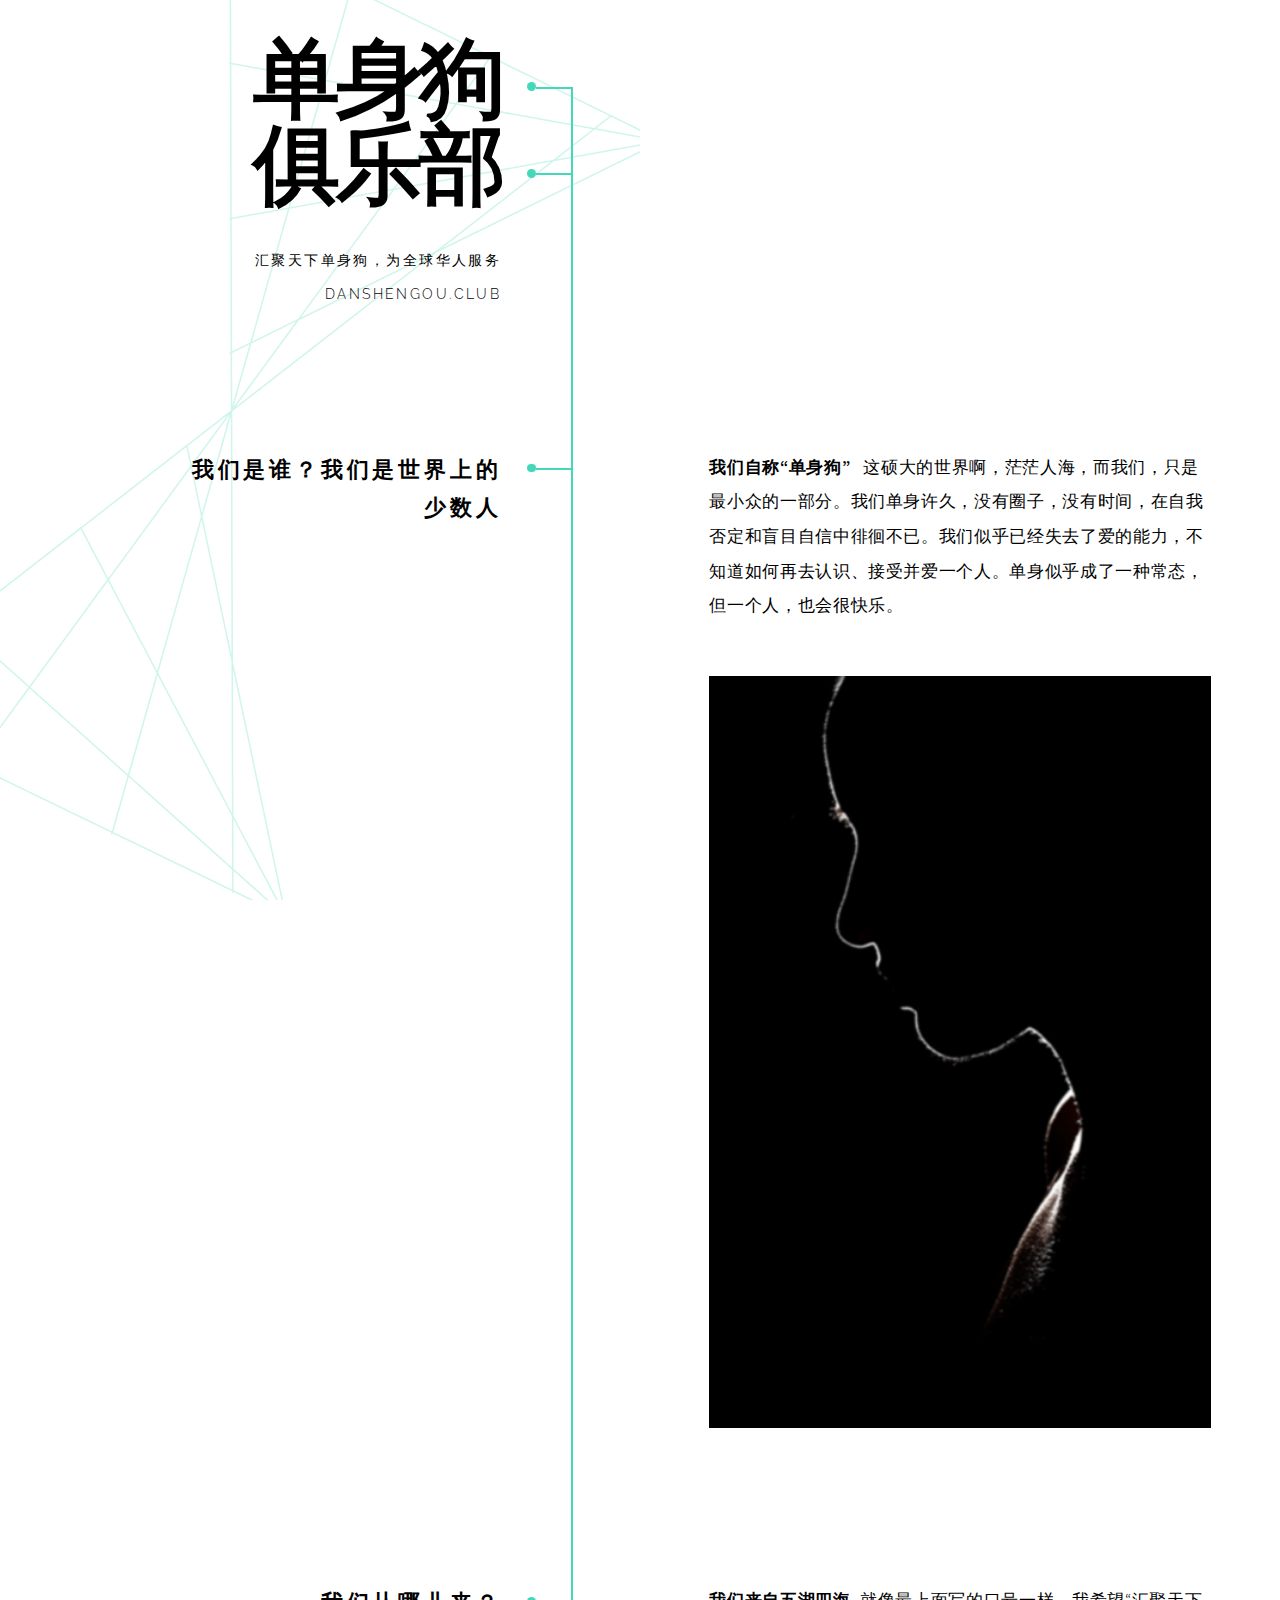
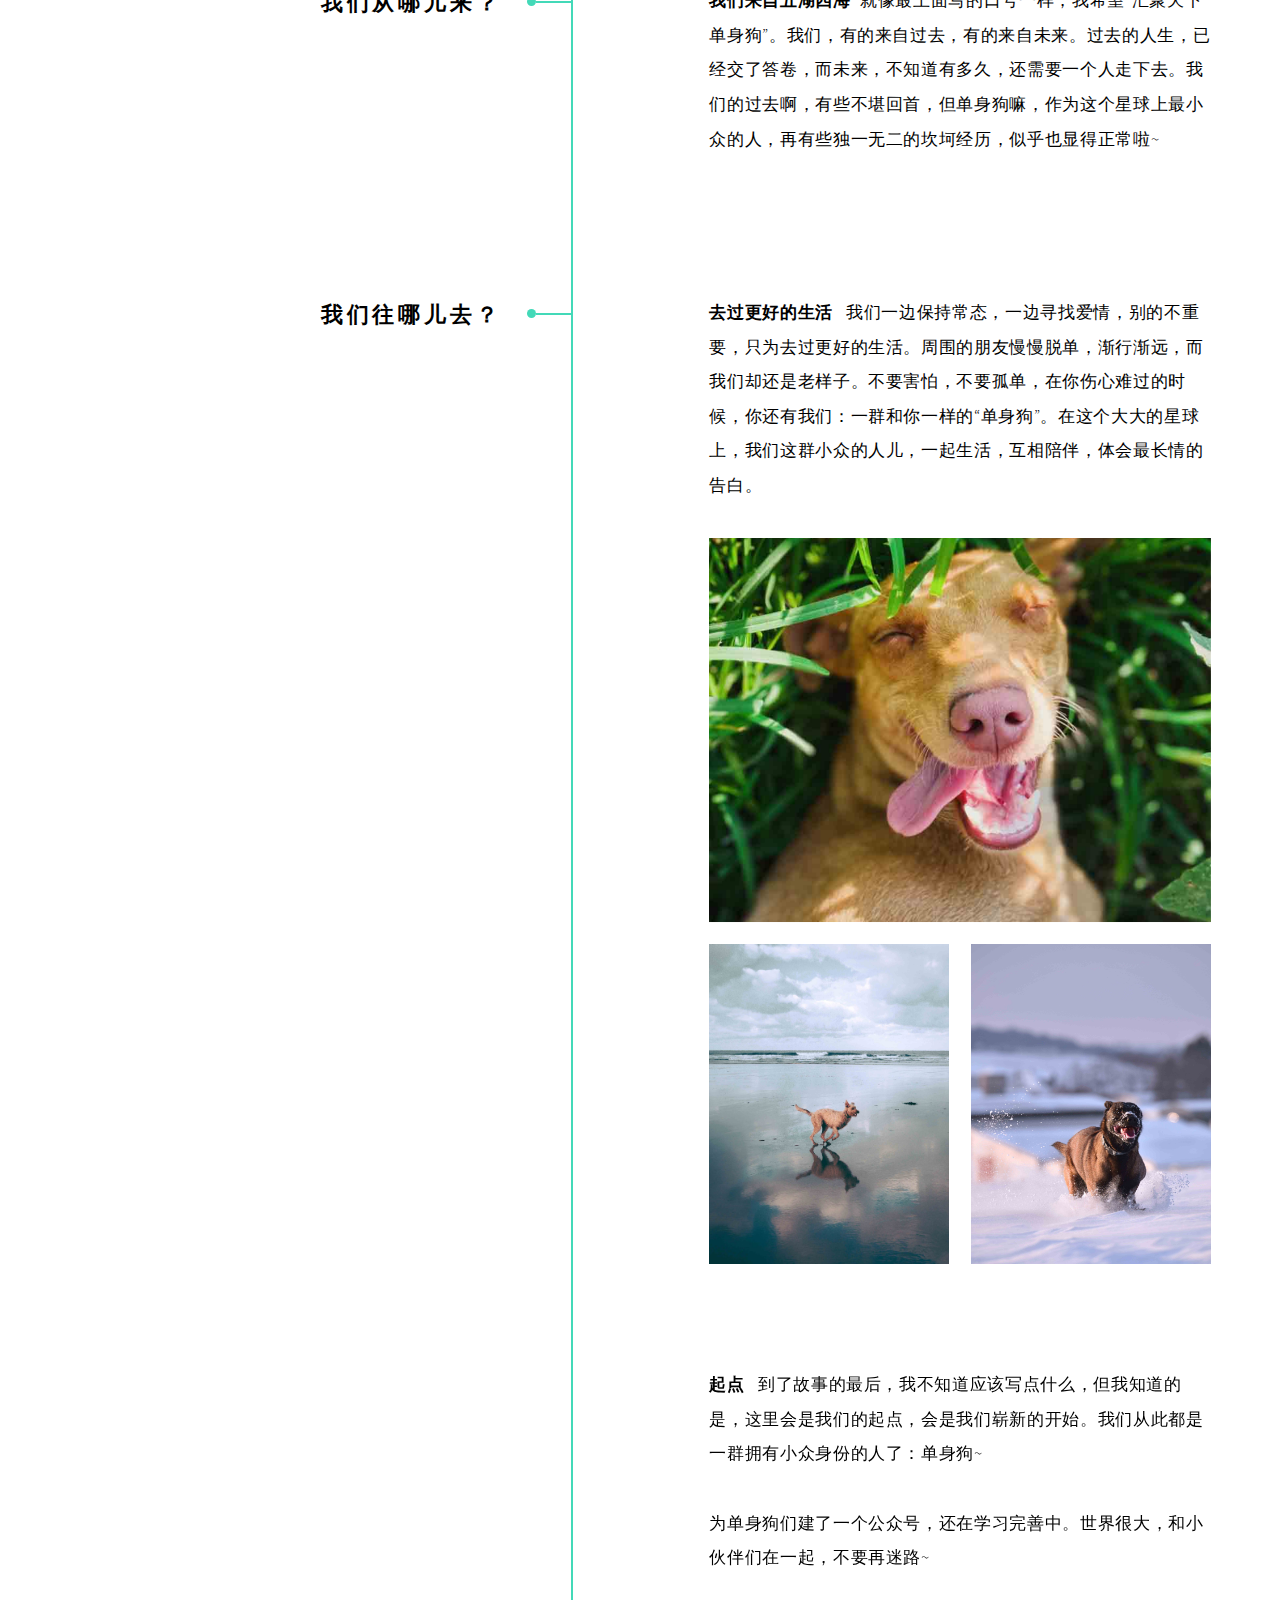
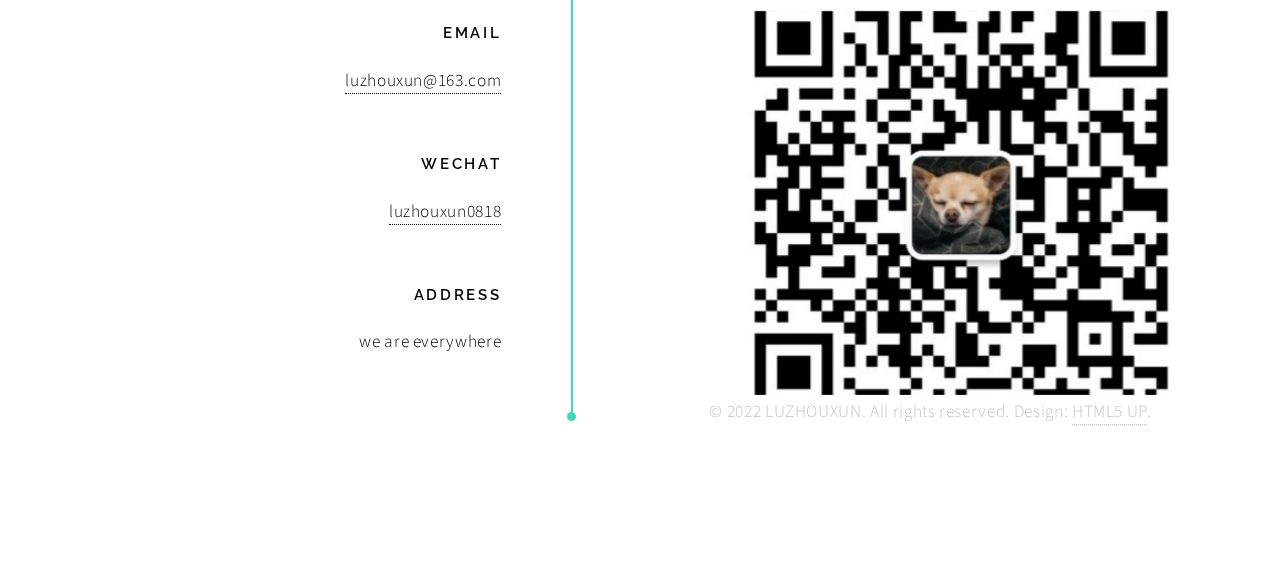
==== index.html @ d95127ff "null" ====
<!DOCTYPE HTML>
<!--
	Paradigm Shift by HTML5 UP
	html5up.net | @ajlkn
	Free for personal and commercial use under the CCA 3.0 license (html5up.net/license)
-->
<html>



	<head>
		<title>单身狗俱乐部</title>
		<meta charset="utf-8" />
		<meta name="viewport" content="width=device-width, initial-scale=1, user-scalable=no" />
		<meta name="description" content="" />
		<meta name="keywords" content="" />
		<link rel="stylesheet" href="assets/css/main.css" />
		<link rel="shortcut icon" href="images/web.ico" />		
		
		<!-- 统计页面访问人数 
		<script async src="//busuanzi.ibruce.info/busuanzi/2.3/busuanzi.pure.mini.js"></script>
			-->
	</head>
	<body class="is-preload">

		<!-- Wrapper -->
			<div id="wrapper">

				<!-- Intro -->
					<section class="intro">
						<header>
							<h1>单身狗</h1>
							<h1>俱乐部</h1>
							<p>汇聚天下单身狗，为全球华人服务<br/>danshengou.club</p>
							
							<!--这里是网站访问计数，不蒜子
							
							 <span id="busuanzi_container_site_pv">你是第<span id="busuanzi_value_site_pv" style="font-weight:bold"></span>次访问本站的单身狗</span>
							-->
							<!--这里是网站访问计数END-->

		<!--	test						
							<ul class="actions">
								<li><a href="#first" class="arrow scrolly"><span class="label">Next</span></a></li>
							</ul>
		-->
						</header>
		
		<!--test				<div class="content">
							<span class="image fill" data-position="center"><img src="images/pic01.jpg" alt="" /></span>
						</div>
		-->
					</section>

				<!-- Section -->
					<section id="first">
						<header>
				<!--			<h2>每个人都是等爱的天使，在等待爱的降临</h2>		-->
							<h2>我们是谁？我们是世界上的</br>少数人</h2>
						</header>
						<div class="content">
							<p><strong>我们自称“单身狗”</strong>&ensp; 这硕大的世界啊，茫茫人海，而我们，只是最小众的一部分。我们单身许久，没有圈子，没有时间，在自我否定和盲目自信中徘徊不已。我们似乎已经失去了爱的能力，不知道如何再去认识、接受并爱一个人。单身似乎成了一种常态，但一个人，也会很快乐。</p>
							<span class="image main"><img src="images/pic02.jpg" alt="" /></span>
						</div>
					</section>

				<!-- Section -->
					<section>
						<header>
							<h2>我们从哪儿来？</h2>
						</header>
						<div class="content">
							<p><strong>我们来自五湖四海</strong>&ensp;就像最上面写的口号一样，我希望“汇聚天下单身狗”。我们，有的来自过去，有的来自未来。过去的人生，已经交了答卷，而未来，不知道有多久，还需要一个人走下去。我们的过去啊，有些不堪回首，但单身狗嘛，作为这个星球上最小众的人，再有些独一无二的坎坷经历，似乎也显得正常啦~</p>				
						</div>				
					</section>
				

				<!-- Section -->
					<section>
						<header>
							<h2>我们往哪儿去？</h2>
						</header>
						
						<div class="content">
							<p><strong>去过更好的生活</strong> &ensp;我们一边保持常态，一边寻找爱情，别的不重要，只为去过更好的生活。周围的朋友慢慢脱单，渐行渐远，而我们却还是老样子。不要害怕，不要孤单，在你伤心难过的时候，你还有我们：一群和你一样的“单身狗”。在这个大大的星球上，我们这群小众的人儿，一起生活，互相陪伴，体会最长情的告白。</p>
							
							<div class="content">
										<div class="gallery">
											<a href="images/gallery/fulls/05.jpg" class="landscape"><img src="images/gallery/thumbs/05.jpg" alt="" /></a>
											<a href="images/gallery/fulls/06.jpg"><img src="images/gallery/thumbs/06.jpg" alt="" /></a>
											<a href="images/gallery/fulls/07.jpg"><img src="images/gallery/thumbs/07.jpg" alt="" /></a>
										</div>
							</div>
					
						</div>
					</section>

				<!-- Section -->
					<section>
						<header>
				<!--			<h2>contact</h2>		-->
						</header>
						<div class="content">
							<p><strong>起点</strong> &ensp;到了故事的最后，我不知道应该写点什么，但我知道的是，这里会是我们的起点，会是我们崭新的开始。我们从此都是一群拥有小众身份的人了：单身狗~</p>
							
							<p>为单身狗们建了一个公众号，还在学习完善中。世界很大，和小伙伴们在一起，不要再迷路~</p>
							
							<div class="gallery">
								<a href="images/wechat.jpg" class="landscape"><img src="images/wechat.jpg" alt="" /></a>											
							</div>
							
						</div>
						<footer>
							<ul class="items">
								<li>
									<h3>Email</h3>
									<a href="#">luzhouxun@163.com</a>
								</li>
								<li>
									<h3>wechat</h3>
									<a href="#">luzhouxun0818</a>
								</li>
								<li>
									<h3>Address</h3>
									<span>we are everywhere</span>
								</li>
							</ul>
						</footer>
					</section>

				<!-- Copyright -->
					<div class="copyright">&copy; 2022 LUZHOUXUN. All rights reserved. Design: <a href="https://html5up.net">HTML5 UP</a>.</div>

			</div>

		<!-- Scripts -->
			<script   src="assets/js/jquery.min.js"></script>
			<script   src="assets/js/jquery.scrolly.min.js"></script>
			<script   src="assets/js/browser.min.js"></script>
			<script   src="assets/js/breakpoints.min.js"></script>
			<script   src="assets/js/util.js"></script>
			<script   src="assets/js/main.js"></script>
			
			

	</body>
</html>
---- assets/css/main.css ----
@import url(fontawesome-all.min.css);
@import url("https://fonts.googleapis.com/css?family=Source+Sans+Pro:300,600,700,300i,600i,700i|Raleway:600,800");

/*
	Paradigm Shift by HTML5 UP
	html5up.net | @ajlkn
	Free for personal and commercial use under the CCA 3.0 license (html5up.net/license)
*/

html, body, div, span, applet, object,
iframe, h1, h2, h3, h4, h5, h6, p, blockquote,
pre, a, abbr, acronym, address, big, cite,
code, del, dfn, em, img, ins, kbd, q, s, samp,
small, strike, strong, sub, sup, tt, var, b,
u, i, center, dl, dt, dd, ol, ul, li, fieldset,
form, label, legend, table, caption, tbody,
tfoot, thead, tr, th, td, article, aside,
canvas, details, embed, figure, figcaption,
footer, header, hgroup, menu, nav, output, ruby,
section, summary, time, mark, audio, video {
	margin: 0;
	padding: 0;
	border: 0;
	font-size: 100%;
	font: inherit;
	vertical-align: baseline;}

article, aside, details, figcaption, figure,
footer, header, hgroup, menu, nav, section {
	display: block;}

body {
	line-height: 1;
}

ol, ul {
	list-style: none;
}

blockquote, q {
	quotes: none;
}

	blockquote:before, blockquote:after, q:before, q:after {
		content: '';
		content: none;
	}

table {
	border-collapse: collapse;
	border-spacing: 0;
}

body {
	-webkit-text-size-adjust: none;
}

mark {
	background-color: transparent;
	color: inherit;
}

input::-moz-focus-inner {
	border: 0;
	padding: 0;
}

input, select, textarea {
	-moz-appearance: none;
	-webkit-appearance: none;
	-ms-appearance: none;
	appearance: none;
}

/* Basic */

	@-ms-viewport {
		width: device-width;
	}

	body {
		-ms-overflow-style: scrollbar;
	}

	@media screen and (max-width: 480px) {

		html, body {
			min-width: 320px;
		}

	}

	html {
		box-sizing: border-box;
	}

	*, *:before, *:after {
		box-sizing: inherit;
	}

	html {
		overflow-x: hidden;
	}

	body {
		background: #ffffff;
		overflow-x: hidden;
	}

		body.is-preload *, body.is-preload *:before, body.is-preload *:after {
			-moz-animation: none !important;
			-webkit-animation: none !important;
			-ms-animation: none !important;
			animation: none !important;
			-moz-transition: none !important;
			-webkit-transition: none !important;
			-ms-transition: none !important;
			transition: none !important;
		}

/* Typography */

	html {
		font-size: 18pt;
	}

		@media screen and (max-width: 1920px) {

			html {
				font-size: 13pt;
			}

		}

		@media screen and (max-width: 1152px) {

			html {
				font-size: 14pt;
			}

		}

		@media screen and (max-width: 736px) {

			html {
				font-size: 12pt;
			}

		}

		@media screen and (max-width: 480px) {

			html {
				font-size: 11pt;
			}

		}

	body {
		background-color: #ffffff;
		color: #000000;
	}

	body, input, select, textarea {
		color: #000000;
		font-family: "Source Sans Pro", Helvetica, sans-serif;
		font-size: 1rem;
		font-weight: 300;
		letter-spacing: 0.0375em;
		line-height: 2;
	}

	a {
		-moz-transition: border-bottom-color 0.25s ease-in-out;
		-webkit-transition: border-bottom-color 0.25s ease-in-out;
		-ms-transition: border-bottom-color 0.25s ease-in-out;
		transition: border-bottom-color 0.25s ease-in-out;
		text-decoration: none;
		color: #000000;
		border-bottom: dotted 1px;
	}

		a:hover {
			text-decoration: none;
			border-bottom-color: transparent;
		}

	strong, b {
		font-weight: 600;
		color: #000000;
	}

	em, i {
		font-style: italic;
	}

	p {
		margin: 0 0 2rem 0;
	}

	h1, h2, h3, h4, h5, h6 {
		color: #000000;
		font-family: "Raleway", Helvetica, sans-serif;
		font-weight: 600;
		letter-spacing: 0.175em;
		line-height: 1.75;
		margin: 0 0 1.5rem 0;
		text-transform: uppercase;
	}

		h1 a, h2 a, h3 a, h4 a, h5 a, h6 a {
			color: inherit;
			text-decoration: none;
		}

	h1 {
		font-family: "Source Sans Pro", Helvetica, sans-serif;
		font-size: 5rem;
		font-weight: 700;
		letter-spacing: -0.05em;
		line-height: 1.1;
		margin: 0 0 1.5rem 0;
		text-transform: none;
	}

	h2 {
		font-size: 1.25rem;
		font-weight: 800;
		margin: 0 0 2rem 0;
	}

	h3 {
		font-size: 0.875rem;
	}

	h4 {
		font-size: 0.875rem;
	}

	h5 {
		font-size: 0.75rem;
	}

	h6 {
		font-size: 0.625rem;
	}

	@media screen and (max-width: 736px) {

		h1 {
			font-size: 4.5rem;
			line-height: 1.1;
		}

		h2 {
			font-size: 1.25rem;
			line-height: 1.7;
		}

		h3 {
			font-size: 0.9rem;
		}

		h4 {
			font-size: 0.75rem;
		}

		h5 {
			font-size: 0.675rem;
		}

	}

	@media screen and (max-width: 360px) {

		h1 {
			font-size: 3.75rem;
		}

		h2 {
			font-size: 1.125rem;
		}

		h3 {
			font-size: 0.8rem;
		}

		h4 {
			font-size: 0.675rem;
		}

		h5 {
			font-size: 0.675rem;
		}

	}

	sub {
		font-size: 0.8rem;
		position: relative;
		top: 0.5rem;
	}

	sup {
		font-size: 0.8rem;
		position: relative;
		top: -0.5rem;
	}

	blockquote {
		border-left: solid 0.5rem rgba(144, 144, 144, 0.25);
		font-style: italic;
		margin: 0 0 2rem 0;
		padding: 1rem 0 1rem 2rem;
	}

	code {
		background: rgba(144, 144, 144, 0.1);
		border-radius: 0.325rem;
		font-family: "Courier New", monospace;
		font-size: 0.9rem;
		margin: 0 0.25rem;
		padding: 0.25rem 0.65rem;
	}

	pre {
		-webkit-overflow-scrolling: touch;
		font-family: "Courier New", monospace;
		font-size: 0.9rem;
		margin: 0 0 2rem 0;
		width: 100%;
	}

		pre code {
			display: block;
			line-height: 1.75;
			padding: 1rem 1.5rem;
			overflow-x: auto;
		}

	hr {
		border: 0;
		border-bottom: solid 2px rgba(144, 144, 144, 0.25);
		margin: 3rem 0;
	}

		hr.major {
			margin: 5rem 0;
		}

		@media screen and (max-width: 736px) {

			hr.major {
				margin: 3rem 0;
			}

		}

/* Row */

	.row {
		display: flex;
		flex-wrap: wrap;
		box-sizing: border-box;
		align-items: stretch;
	}

		.row > * {
			box-sizing: border-box;
		}

		.row.gtr-uniform > * > :last-child {
			margin-bottom: 0;
		}

		.row.aln-left {
			justify-content: flex-start;
		}

		.row.aln-center {
			justify-content: center;
		}

		.row.aln-right {
			justify-content: flex-end;
		}

		.row.aln-top {
			align-items: flex-start;
		}

		.row.aln-middle {
			align-items: center;
		}

		.row.aln-bottom {
			align-items: flex-end;
		}

		.row > .imp {
			order: -1;
		}

		.row > .col-1 {
			width: 8.33333%;
		}

		.row > .off-1 {
			margin-left: 8.33333%;
		}

		.row > .col-2 {
			width: 16.66667%;
		}

		.row > .off-2 {
			margin-left: 16.66667%;
		}

		.row > .col-3 {
			width: 25%;
		}

		.row > .off-3 {
			margin-left: 25%;
		}

		.row > .col-4 {
			width: 33.33333%;
		}

		.row > .off-4 {
			margin-left: 33.33333%;
		}

		.row > .col-5 {
			width: 41.66667%;
		}

		.row > .off-5 {
			margin-left: 41.66667%;
		}

		.row > .col-6 {
			width: 50%;
		}

		.row > .off-6 {
			margin-left: 50%;
		}

		.row > .col-7 {
			width: 58.33333%;
		}

		.row > .off-7 {
			margin-left: 58.33333%;
		}

		.row > .col-8 {
			width: 66.66667%;
		}

		.row > .off-8 {
			margin-left: 66.66667%;
		}

		.row > .col-9 {
			width: 75%;
		}

		.row > .off-9 {
			margin-left: 75%;
		}

		.row > .col-10 {
			width: 83.33333%;
		}

		.row > .off-10 {
			margin-left: 83.33333%;
		}

		.row > .col-11 {
			width: 91.66667%;
		}

		.row > .off-11 {
			margin-left: 91.66667%;
		}

		.row > .col-12 {
			width: 100%;
		}

		.row > .off-12 {
			margin-left: 100%;
		}

		.row.gtr-0 {
			margin-top: 0;
			margin-left: 0rem;
		}

			.row.gtr-0 > * {
				padding: 0 0 0 0rem;
			}

			.row.gtr-0.gtr-uniform {
				margin-top: 0rem;
			}

				.row.gtr-0.gtr-uniform > * {
					padding-top: 0rem;
				}

		.row.gtr-25 {
			margin-top: 0;
			margin-left: -0.5rem;
		}

			.row.gtr-25 > * {
				padding: 0 0 0 0.5rem;
			}

			.row.gtr-25.gtr-uniform {
				margin-top: -0.5rem;
			}

				.row.gtr-25.gtr-uniform > * {
					padding-top: 0.5rem;
				}

		.row.gtr-50 {
			margin-top: 0;
			margin-left: -1rem;
		}

			.row.gtr-50 > * {
				padding: 0 0 0 1rem;
			}

			.row.gtr-50.gtr-uniform {
				margin-top: -1rem;
			}

				.row.gtr-50.gtr-uniform > * {
					padding-top: 1rem;
				}

		.row {
			margin-top: 0;
			margin-left: -2rem;
		}

			.row > * {
				padding: 0 0 0 2rem;
			}

			.row.gtr-uniform {
				margin-top: -2rem;
			}

				.row.gtr-uniform > * {
					padding-top: 2rem;
				}

		.row.gtr-150 {
			margin-top: 0;
			margin-left: -3rem;
		}

			.row.gtr-150 > * {
				padding: 0 0 0 3rem;
			}

			.row.gtr-150.gtr-uniform {
				margin-top: -3rem;
			}

				.row.gtr-150.gtr-uniform > * {
					padding-top: 3rem;
				}

		.row.gtr-200 {
			margin-top: 0;
			margin-left: -4rem;
		}

			.row.gtr-200 > * {
				padding: 0 0 0 4rem;
			}

			.row.gtr-200.gtr-uniform {
				margin-top: -4rem;
			}

				.row.gtr-200.gtr-uniform > * {
					padding-top: 4rem;
				}

		@media screen and (max-width: 1920px) {

			.row {
				display: flex;
				flex-wrap: wrap;
				box-sizing: border-box;
				align-items: stretch;
			}

				.row > * {
					box-sizing: border-box;
				}

				.row.gtr-uniform > * > :last-child {
					margin-bottom: 0;
				}

				.row.aln-left {
					justify-content: flex-start;
				}

				.row.aln-center {
					justify-content: center;
				}

				.row.aln-right {
					justify-content: flex-end;
				}

				.row.aln-top {
					align-items: flex-start;
				}

				.row.aln-middle {
					align-items: center;
				}

				.row.aln-bottom {
					align-items: flex-end;
				}

				.row > .imp-xlarge {
					order: -1;
				}

				.row > .col-1-xlarge {
					width: 8.33333%;
				}

				.row > .off-1-xlarge {
					margin-left: 8.33333%;
				}

				.row > .col-2-xlarge {
					width: 16.66667%;
				}

				.row > .off-2-xlarge {
					margin-left: 16.66667%;
				}

				.row > .col-3-xlarge {
					width: 25%;
				}

				.row > .off-3-xlarge {
					margin-left: 25%;
				}

				.row > .col-4-xlarge {
					width: 33.33333%;
				}

				.row > .off-4-xlarge {
					margin-left: 33.33333%;
				}

				.row > .col-5-xlarge {
					width: 41.66667%;
				}

				.row > .off-5-xlarge {
					margin-left: 41.66667%;
				}

				.row > .col-6-xlarge {
					width: 50%;
				}

				.row > .off-6-xlarge {
					margin-left: 50%;
				}

				.row > .col-7-xlarge {
					width: 58.33333%;
				}

				.row > .off-7-xlarge {
					margin-left: 58.33333%;
				}

				.row > .col-8-xlarge {
					width: 66.66667%;
				}

				.row > .off-8-xlarge {
					margin-left: 66.66667%;
				}

				.row > .col-9-xlarge {
					width: 75%;
				}

				.row > .off-9-xlarge {
					margin-left: 75%;
				}

				.row > .col-10-xlarge {
					width: 83.33333%;
				}

				.row > .off-10-xlarge {
					margin-left: 83.33333%;
				}

				.row > .col-11-xlarge {
					width: 91.66667%;
				}

				.row > .off-11-xlarge {
					margin-left: 91.66667%;
				}

				.row > .col-12-xlarge {
					width: 100%;
				}

				.row > .off-12-xlarge {
					margin-left: 100%;
				}

				.row.gtr-0 {
					margin-top: 0;
					margin-left: 0rem;
				}

					.row.gtr-0 > * {
						padding: 0 0 0 0rem;
					}

					.row.gtr-0.gtr-uniform {
						margin-top: 0rem;
					}

						.row.gtr-0.gtr-uniform > * {
							padding-top: 0rem;
						}

				.row.gtr-25 {
					margin-top: 0;
					margin-left: -0.5rem;
				}

					.row.gtr-25 > * {
						padding: 0 0 0 0.5rem;
					}

					.row.gtr-25.gtr-uniform {
						margin-top: -0.5rem;
					}

						.row.gtr-25.gtr-uniform > * {
							padding-top: 0.5rem;
						}

				.row.gtr-50 {
					margin-top: 0;
					margin-left: -1rem;
				}

					.row.gtr-50 > * {
						padding: 0 0 0 1rem;
					}

					.row.gtr-50.gtr-uniform {
						margin-top: -1rem;
					}

						.row.gtr-50.gtr-uniform > * {
							padding-top: 1rem;
						}

				.row {
					margin-top: 0;
					margin-left: -2rem;
				}

					.row > * {
						padding: 0 0 0 2rem;
					}

					.row.gtr-uniform {
						margin-top: -2rem;
					}

						.row.gtr-uniform > * {
							padding-top: 2rem;
						}

				.row.gtr-150 {
					margin-top: 0;
					margin-left: -3rem;
				}

					.row.gtr-150 > * {
						padding: 0 0 0 3rem;
					}

					.row.gtr-150.gtr-uniform {
						margin-top: -3rem;
					}

						.row.gtr-150.gtr-uniform > * {
							padding-top: 3rem;
						}

				.row.gtr-200 {
					margin-top: 0;
					margin-left: -4rem;
				}

					.row.gtr-200 > * {
						padding: 0 0 0 4rem;
					}

					.row.gtr-200.gtr-uniform {
						margin-top: -4rem;
					}

						.row.gtr-200.gtr-uniform > * {
							padding-top: 4rem;
						}

		}

		@media screen and (max-width: 1280px) {

			.row {
				display: flex;
				flex-wrap: wrap;
				box-sizing: border-box;
				align-items: stretch;
			}

				.row > * {
					box-sizing: border-box;
				}

				.row.gtr-uniform > * > :last-child {
					margin-bottom: 0;
				}

				.row.aln-left {
					justify-content: flex-start;
				}

				.row.aln-center {
					justify-content: center;
				}

				.row.aln-right {
					justify-content: flex-end;
				}

				.row.aln-top {
					align-items: flex-start;
				}

				.row.aln-middle {
					align-items: center;
				}

				.row.aln-bottom {
					align-items: flex-end;
				}

				.row > .imp-large {
					order: -1;
				}

				.row > .col-1-large {
					width: 8.33333%;
				}

				.row > .off-1-large {
					margin-left: 8.33333%;
				}

				.row > .col-2-large {
					width: 16.66667%;
				}

				.row > .off-2-large {
					margin-left: 16.66667%;
				}

				.row > .col-3-large {
					width: 25%;
				}

				.row > .off-3-large {
					margin-left: 25%;
				}

				.row > .col-4-large {
					width: 33.33333%;
				}

				.row > .off-4-large {
					margin-left: 33.33333%;
				}

				.row > .col-5-large {
					width: 41.66667%;
				}

				.row > .off-5-large {
					margin-left: 41.66667%;
				}

				.row > .col-6-large {
					width: 50%;
				}

				.row > .off-6-large {
					margin-left: 50%;
				}

				.row > .col-7-large {
					width: 58.33333%;
				}

				.row > .off-7-large {
					margin-left: 58.33333%;
				}

				.row > .col-8-large {
					width: 66.66667%;
				}

				.row > .off-8-large {
					margin-left: 66.66667%;
				}

				.row > .col-9-large {
					width: 75%;
				}

				.row > .off-9-large {
					margin-left: 75%;
				}

				.row > .col-10-large {
					width: 83.33333%;
				}

				.row > .off-10-large {
					margin-left: 83.33333%;
				}

				.row > .col-11-large {
					width: 91.66667%;
				}

				.row > .off-11-large {
					margin-left: 91.66667%;
				}

				.row > .col-12-large {
					width: 100%;
				}

				.row > .off-12-large {
					margin-left: 100%;
				}

				.row.gtr-0 {
					margin-top: 0;
					margin-left: 0rem;
				}

					.row.gtr-0 > * {
						padding: 0 0 0 0rem;
					}

					.row.gtr-0.gtr-uniform {
						margin-top: 0rem;
					}

						.row.gtr-0.gtr-uniform > * {
							padding-top: 0rem;
						}

				.row.gtr-25 {
					margin-top: 0;
					margin-left: -0.375rem;
				}

					.row.gtr-25 > * {
						padding: 0 0 0 0.375rem;
					}

					.row.gtr-25.gtr-uniform {
						margin-top: -0.375rem;
					}

						.row.gtr-25.gtr-uniform > * {
							padding-top: 0.375rem;
						}

				.row.gtr-50 {
					margin-top: 0;
					margin-left: -0.75rem;
				}

					.row.gtr-50 > * {
						padding: 0 0 0 0.75rem;
					}

					.row.gtr-50.gtr-uniform {
						margin-top: -0.75rem;
					}

						.row.gtr-50.gtr-uniform > * {
							padding-top: 0.75rem;
						}

				.row {
					margin-top: 0;
					margin-left: -1.5rem;
				}

					.row > * {
						padding: 0 0 0 1.5rem;
					}

					.row.gtr-uniform {
						margin-top: -1.5rem;
					}

						.row.gtr-uniform > * {
							padding-top: 1.5rem;
						}

				.row.gtr-150 {
					margin-top: 0;
					margin-left: -2.25rem;
				}

					.row.gtr-150 > * {
						padding: 0 0 0 2.25rem;
					}

					.row.gtr-150.gtr-uniform {
						margin-top: -2.25rem;
					}

						.row.gtr-150.gtr-uniform > * {
							padding-top: 2.25rem;
						}

				.row.gtr-200 {
					margin-top: 0;
					margin-left: -3rem;
				}

					.row.gtr-200 > * {
						padding: 0 0 0 3rem;
					}

					.row.gtr-200.gtr-uniform {
						margin-top: -3rem;
					}

						.row.gtr-200.gtr-uniform > * {
							padding-top: 3rem;
						}

		}

		@media screen and (max-width: 1152px) {

			.row {
				display: flex;
				flex-wrap: wrap;
				box-sizing: border-box;
				align-items: stretch;
			}

				.row > * {
					box-sizing: border-box;
				}

				.row.gtr-uniform > * > :last-child {
					margin-bottom: 0;
				}

				.row.aln-left {
					justify-content: flex-start;
				}

				.row.aln-center {
					justify-content: center;
				}

				.row.aln-right {
					justify-content: flex-end;
				}

				.row.aln-top {
					align-items: flex-start;
				}

				.row.aln-middle {
					align-items: center;
				}

				.row.aln-bottom {
					align-items: flex-end;
				}

				.row > .imp-medium {
					order: -1;
				}

				.row > .col-1-medium {
					width: 8.33333%;
				}

				.row > .off-1-medium {
					margin-left: 8.33333%;
				}

				.row > .col-2-medium {
					width: 16.66667%;
				}

				.row > .off-2-medium {
					margin-left: 16.66667%;
				}

				.row > .col-3-medium {
					width: 25%;
				}

				.row > .off-3-medium {
					margin-left: 25%;
				}

				.row > .col-4-medium {
					width: 33.33333%;
				}

				.row > .off-4-medium {
					margin-left: 33.33333%;
				}

				.row > .col-5-medium {
					width: 41.66667%;
				}

				.row > .off-5-medium {
					margin-left: 41.66667%;
				}

				.row > .col-6-medium {
					width: 50%;
				}

				.row > .off-6-medium {
					margin-left: 50%;
				}

				.row > .col-7-medium {
					width: 58.33333%;
				}

				.row > .off-7-medium {
					margin-left: 58.33333%;
				}

				.row > .col-8-medium {
					width: 66.66667%;
				}

				.row > .off-8-medium {
					margin-left: 66.66667%;
				}

				.row > .col-9-medium {
					width: 75%;
				}

				.row > .off-9-medium {
					margin-left: 75%;
				}

				.row > .col-10-medium {
					width: 83.33333%;
				}

				.row > .off-10-medium {
					margin-left: 83.33333%;
				}

				.row > .col-11-medium {
					width: 91.66667%;
				}

				.row > .off-11-medium {
					margin-left: 91.66667%;
				}

				.row > .col-12-medium {
					width: 100%;
				}

				.row > .off-12-medium {
					margin-left: 100%;
				}

				.row.gtr-0 {
					margin-top: 0;
					margin-left: 0rem;
				}

					.row.gtr-0 > * {
						padding: 0 0 0 0rem;
					}

					.row.gtr-0.gtr-uniform {
						margin-top: 0rem;
					}

						.row.gtr-0.gtr-uniform > * {
							padding-top: 0rem;
						}

				.row.gtr-25 {
					margin-top: 0;
					margin-left: -0.375rem;
				}

					.row.gtr-25 > * {
						padding: 0 0 0 0.375rem;
					}

					.row.gtr-25.gtr-uniform {
						margin-top: -0.375rem;
					}

						.row.gtr-25.gtr-uniform > * {
							padding-top: 0.375rem;
						}

				.row.gtr-50 {
					margin-top: 0;
					margin-left: -0.75rem;
				}

					.row.gtr-50 > * {
						padding: 0 0 0 0.75rem;
					}

					.row.gtr-50.gtr-uniform {
						margin-top: -0.75rem;
					}

						.row.gtr-50.gtr-uniform > * {
							padding-top: 0.75rem;
						}

				.row {
					margin-top: 0;
					margin-left: -1.5rem;
				}

					.row > * {
						padding: 0 0 0 1.5rem;
					}

					.row.gtr-uniform {
						margin-top: -1.5rem;
					}

						.row.gtr-uniform > * {
							padding-top: 1.5rem;
						}

				.row.gtr-150 {
					margin-top: 0;
					margin-left: -2.25rem;
				}

					.row.gtr-150 > * {
						padding: 0 0 0 2.25rem;
					}

					.row.gtr-150.gtr-uniform {
						margin-top: -2.25rem;
					}

						.row.gtr-150.gtr-uniform > * {
							padding-top: 2.25rem;
						}

				.row.gtr-200 {
					margin-top: 0;
					margin-left: -3rem;
				}

					.row.gtr-200 > * {
						padding: 0 0 0 3rem;
					}

					.row.gtr-200.gtr-uniform {
						margin-top: -3rem;
					}

						.row.gtr-200.gtr-uniform > * {
							padding-top: 3rem;
						}

		}

		@media screen and (max-width: 736px) {

			.row {
				display: flex;
				flex-wrap: wrap;
				box-sizing: border-box;
				align-items: stretch;
			}

				.row > * {
					box-sizing: border-box;
				}

				.row.gtr-uniform > * > :last-child {
					margin-bottom: 0;
				}

				.row.aln-left {
					justify-content: flex-start;
				}

				.row.aln-center {
					justify-content: center;
				}

				.row.aln-right {
					justify-content: flex-end;
				}

				.row.aln-top {
					align-items: flex-start;
				}

				.row.aln-middle {
					align-items: center;
				}

				.row.aln-bottom {
					align-items: flex-end;
				}

				.row > .imp-small {
					order: -1;
				}

				.row > .col-1-small {
					width: 8.33333%;
				}

				.row > .off-1-small {
					margin-left: 8.33333%;
				}

				.row > .col-2-small {
					width: 16.66667%;
				}

				.row > .off-2-small {
					margin-left: 16.66667%;
				}

				.row > .col-3-small {
					width: 25%;
				}

				.row > .off-3-small {
					margin-left: 25%;
				}

				.row > .col-4-small {
					width: 33.33333%;
				}

				.row > .off-4-small {
					margin-left: 33.33333%;
				}

				.row > .col-5-small {
					width: 41.66667%;
				}

				.row > .off-5-small {
					margin-left: 41.66667%;
				}

				.row > .col-6-small {
					width: 50%;
				}

				.row > .off-6-small {
					margin-left: 50%;
				}

				.row > .col-7-small {
					width: 58.33333%;
				}

				.row > .off-7-small {
					margin-left: 58.33333%;
				}

				.row > .col-8-small {
					width: 66.66667%;
				}

				.row > .off-8-small {
					margin-left: 66.66667%;
				}

				.row > .col-9-small {
					width: 75%;
				}

				.row > .off-9-small {
					margin-left: 75%;
				}

				.row > .col-10-small {
					width: 83.33333%;
				}

				.row > .off-10-small {
					margin-left: 83.33333%;
				}

				.row > .col-11-small {
					width: 91.66667%;
				}

				.row > .off-11-small {
					margin-left: 91.66667%;
				}

				.row > .col-12-small {
					width: 100%;
				}

				.row > .off-12-small {
					margin-left: 100%;
				}

				.row.gtr-0 {
					margin-top: 0;
					margin-left: 0rem;
				}

					.row.gtr-0 > * {
						padding: 0 0 0 0rem;
					}

					.row.gtr-0.gtr-uniform {
						margin-top: 0rem;
					}

						.row.gtr-0.gtr-uniform > * {
							padding-top: 0rem;
						}

				.row.gtr-25 {
					margin-top: 0;
					margin-left: -0.3125rem;
				}

					.row.gtr-25 > * {
						padding: 0 0 0 0.3125rem;
					}

					.row.gtr-25.gtr-uniform {
						margin-top: -0.3125rem;
					}

						.row.gtr-25.gtr-uniform > * {
							padding-top: 0.3125rem;
						}

				.row.gtr-50 {
					margin-top: 0;
					margin-left: -0.625rem;
				}

					.row.gtr-50 > * {
						padding: 0 0 0 0.625rem;
					}

					.row.gtr-50.gtr-uniform {
						margin-top: -0.625rem;
					}

						.row.gtr-50.gtr-uniform > * {
							padding-top: 0.625rem;
						}

				.row {
					margin-top: 0;
					margin-left: -1.25rem;
				}

					.row > * {
						padding: 0 0 0 1.25rem;
					}

					.row.gtr-uniform {
						margin-top: -1.25rem;
					}

						.row.gtr-uniform > * {
							padding-top: 1.25rem;
						}

				.row.gtr-150 {
					margin-top: 0;
					margin-left: -1.875rem;
				}

					.row.gtr-150 > * {
						padding: 0 0 0 1.875rem;
					}

					.row.gtr-150.gtr-uniform {
						margin-top: -1.875rem;
					}

						.row.gtr-150.gtr-uniform > * {
							padding-top: 1.875rem;
						}

				.row.gtr-200 {
					margin-top: 0;
					margin-left: -2.5rem;
				}

					.row.gtr-200 > * {
						padding: 0 0 0 2.5rem;
					}

					.row.gtr-200.gtr-uniform {
						margin-top: -2.5rem;
					}

						.row.gtr-200.gtr-uniform > * {
							padding-top: 2.5rem;
						}

		}

		@media screen and (max-width: 480px) {

			.row {
				display: flex;
				flex-wrap: wrap;
				box-sizing: border-box;
				align-items: stretch;
			}

				.row > * {
					box-sizing: border-box;
				}

				.row.gtr-uniform > * > :last-child {
					margin-bottom: 0;
				}

				.row.aln-left {
					justify-content: flex-start;
				}

				.row.aln-center {
					justify-content: center;
				}

				.row.aln-right {
					justify-content: flex-end;
				}

				.row.aln-top {
					align-items: flex-start;
				}

				.row.aln-middle {
					align-items: center;
				}

				.row.aln-bottom {
					align-items: flex-end;
				}

				.row > .imp-xsmall {
					order: -1;
				}

				.row > .col-1-xsmall {
					width: 8.33333%;
				}

				.row > .off-1-xsmall {
					margin-left: 8.33333%;
				}

				.row > .col-2-xsmall {
					width: 16.66667%;
				}

				.row > .off-2-xsmall {
					margin-left: 16.66667%;
				}

				.row > .col-3-xsmall {
					width: 25%;
				}

				.row > .off-3-xsmall {
					margin-left: 25%;
				}

				.row > .col-4-xsmall {
					width: 33.33333%;
				}

				.row > .off-4-xsmall {
					margin-left: 33.33333%;
				}

				.row > .col-5-xsmall {
					width: 41.66667%;
				}

				.row > .off-5-xsmall {
					margin-left: 41.66667%;
				}

				.row > .col-6-xsmall {
					width: 50%;
				}

				.row > .off-6-xsmall {
					margin-left: 50%;
				}

				.row > .col-7-xsmall {
					width: 58.33333%;
				}

				.row > .off-7-xsmall {
					margin-left: 58.33333%;
				}

				.row > .col-8-xsmall {
					width: 66.66667%;
				}

				.row > .off-8-xsmall {
					margin-left: 66.66667%;
				}

				.row > .col-9-xsmall {
					width: 75%;
				}

				.row > .off-9-xsmall {
					margin-left: 75%;
				}

				.row > .col-10-xsmall {
					width: 83.33333%;
				}

				.row > .off-10-xsmall {
					margin-left: 83.33333%;
				}

				.row > .col-11-xsmall {
					width: 91.66667%;
				}

				.row > .off-11-xsmall {
					margin-left: 91.66667%;
				}

				.row > .col-12-xsmall {
					width: 100%;
				}

				.row > .off-12-xsmall {
					margin-left: 100%;
				}

				.row.gtr-0 {
					margin-top: 0;
					margin-left: 0rem;
				}

					.row.gtr-0 > * {
						padding: 0 0 0 0rem;
					}

					.row.gtr-0.gtr-uniform {
						margin-top: 0rem;
					}

						.row.gtr-0.gtr-uniform > * {
							padding-top: 0rem;
						}

				.row.gtr-25 {
					margin-top: 0;
					margin-left: -0.3125rem;
				}

					.row.gtr-25 > * {
						padding: 0 0 0 0.3125rem;
					}

					.row.gtr-25.gtr-uniform {
						margin-top: -0.3125rem;
					}

						.row.gtr-25.gtr-uniform > * {
							padding-top: 0.3125rem;
						}

				.row.gtr-50 {
					margin-top: 0;
					margin-left: -0.625rem;
				}

					.row.gtr-50 > * {
						padding: 0 0 0 0.625rem;
					}

					.row.gtr-50.gtr-uniform {
						margin-top: -0.625rem;
					}

						.row.gtr-50.gtr-uniform > * {
							padding-top: 0.625rem;
						}

				.row {
					margin-top: 0;
					margin-left: -1.25rem;
				}

					.row > * {
						padding: 0 0 0 1.25rem;
					}

					.row.gtr-uniform {
						margin-top: -1.25rem;
					}

						.row.gtr-uniform > * {
							padding-top: 1.25rem;
						}

				.row.gtr-150 {
					margin-top: 0;
					margin-left: -1.875rem;
				}

					.row.gtr-150 > * {
						padding: 0 0 0 1.875rem;
					}

					.row.gtr-150.gtr-uniform {
						margin-top: -1.875rem;
					}

						.row.gtr-150.gtr-uniform > * {
							padding-top: 1.875rem;
						}

				.row.gtr-200 {
					margin-top: 0;
					margin-left: -2.5rem;
				}

					.row.gtr-200 > * {
						padding: 0 0 0 2.5rem;
					}

					.row.gtr-200.gtr-uniform {
						margin-top: -2.5rem;
					}

						.row.gtr-200.gtr-uniform > * {
							padding-top: 2.5rem;
						}

		}

/* Box */

	.box {
		border: solid 2px rgba(144, 144, 144, 0.25);
		border-radius: 0.325rem;
		margin-bottom: 2rem;
		padding: 1.5rem;
	}

		.box > :last-child {
			margin-bottom: 0;
		}

		.box.alt {
			border: 0;
			border-radius: 0;
			padding: 0;
		}

/* Button */

	input[type="submit"],
	input[type="reset"],
	input[type="button"],
	button,
	.button {
		-moz-appearance: none;
		-webkit-appearance: none;
		-ms-appearance: none;
		appearance: none;
		-moz-transition: background-color 0.25s ease-in-out, box-shadow 0.25s ease-in-out, color 0.25s ease-in-out;
		-webkit-transition: background-color 0.25s ease-in-out, box-shadow 0.25s ease-in-out, color 0.25s ease-in-out;
		-ms-transition: background-color 0.25s ease-in-out, box-shadow 0.25s ease-in-out, color 0.25s ease-in-out;
		transition: background-color 0.25s ease-in-out, box-shadow 0.25s ease-in-out, color 0.25s ease-in-out;
		background-color: transparent;
		border-radius: 0.325rem;
		border: 0;
		box-shadow: inset 0 0 0 2px rgba(144, 144, 144, 0.25);
		color: #000000 !important;
		cursor: pointer;
		display: inline-block;
		font-family: "Raleway", Helvetica, sans-serif;
		font-size: 0.6rem;
		font-weight: 600;
		height: 3rem;
		letter-spacing: 0.175em;
		line-height: 3rem;
		padding: 0 2rem;
		text-align: center;
		text-decoration: none;
		text-transform: uppercase;
		white-space: nowrap;
	}

		input[type="submit"]:hover,
		input[type="reset"]:hover,
		input[type="button"]:hover,
		button:hover,
		.button:hover {
			box-shadow: inset 0 0 0 2px #2ee4bb;
			color: #2ee4bb !important;
		}

		input[type="submit"]:active,
		input[type="reset"]:active,
		input[type="button"]:active,
		button:active,
		.button:active {
			background-color: rgba(73, 252, 212, 0.25);
			box-shadow: inset 0 0 0 2px #2ee4bb;
			color: #2ee4bb !important;
		}

		input[type="submit"].small,
		input[type="reset"].small,
		input[type="button"].small,
		button.small,
		.button.small {
			font-size: 0.5rem;
			height: 2.25rem;
			line-height: 2.25rem;
			padding: 0 1.25rem;
		}

		input[type="submit"].large,
		input[type="reset"].large,
		input[type="button"].large,
		button.large,
		.button.large {
			font-size: 0.7rem;
			height: 3.2625rem;
			line-height: 3.2625rem;
			padding: 0 3.25rem;
		}

		input[type="submit"].wide,
		input[type="reset"].wide,
		input[type="button"].wide,
		button.wide,
		.button.wide {
			min-width: 13rem;
		}

		input[type="submit"].icon:before,
		input[type="reset"].icon:before,
		input[type="button"].icon:before,
		button.icon:before,
		.button.icon:before {
			margin-right: 0.5rem;
		}

		input[type="submit"].fit,
		input[type="reset"].fit,
		input[type="button"].fit,
		button.fit,
		.button.fit {
			width: 100%;
		}

		input[type="submit"].disabled, input[type="submit"]:disabled,
		input[type="reset"].disabled,
		input[type="reset"]:disabled,
		input[type="button"].disabled,
		input[type="button"]:disabled,
		button.disabled,
		button:disabled,
		.button.disabled,
		.button:disabled {
			pointer-events: none;
			opacity: 0.25;
		}

		input[type="submit"].primary,
		input[type="reset"].primary,
		input[type="button"].primary,
		button.primary,
		.button.primary {
			background-color: #49fcd4;
			box-shadow: none;
			color: #000000 !important;
		}

			input[type="submit"].primary:hover,
			input[type="reset"].primary:hover,
			input[type="button"].primary:hover,
			button.primary:hover,
			.button.primary:hover {
				background-color: #93ffe7;
			}

			input[type="submit"].primary:active,
			input[type="reset"].primary:active,
			input[type="button"].primary:active,
			button.primary:active,
			.button.primary:active {
				background-color: #44f2cb;
			}

		@media screen and (max-width: 736px) {

			input[type="submit"],
			input[type="reset"],
			input[type="button"],
			button,
			.button {
				font-size: 0.7rem;
				height: 3.3rem;
				line-height: 3.3rem;
			}

				input[type="submit"].large,
				input[type="reset"].large,
				input[type="button"].large,
				button.large,
				.button.large {
					font-size: 0.8rem;
					height: 3.75rem;
					line-height: 3.75rem;
				}

				input[type="submit"].small,
				input[type="reset"].small,
				input[type="button"].small,
				button.small,
				.button.small {
					font-size: 0.6rem;
					height: 3rem;
					line-height: 3rem;
				}

		}

/* Form */

	form {
		margin: 0 0 2rem 0;
	}

		form > :last-child {
			margin-bottom: 0;
		}

		form > .fields {
			display: -moz-flex;
			display: -webkit-flex;
			display: -ms-flex;
			display: flex;
			-moz-flex-wrap: wrap;
			-webkit-flex-wrap: wrap;
			-ms-flex-wrap: wrap;
			flex-wrap: wrap;
			margin: -2rem 0 2rem -2rem;
			width: calc(100% + 4rem);
		}

			form > .fields > .field {
				-moz-flex-grow: 0;
				-webkit-flex-grow: 0;
				-ms-flex-grow: 0;
				flex-grow: 0;
				-moz-flex-shrink: 0;
				-webkit-flex-shrink: 0;
				-ms-flex-shrink: 0;
				flex-shrink: 0;
				padding: 2rem 0 0 2rem;
				width: calc(100% - 2rem);
			}

				form > .fields > .field > :last-child {
					margin-bottom: 0;
				}

				form > .fields > .field.half {
					width: calc(50% - 1rem);
				}

				form > .fields > .field.third {
					width: calc(100%/3 - 0.66667rem);
				}

				form > .fields > .field.quarter {
					width: calc(25% - 0.5rem);
				}

		@media screen and (max-width: 480px) {

			form > .fields {
				margin: -1.5rem 0 2rem -1.5rem;
				width: calc(100% + 3rem);
			}

				form > .fields > .field {
					padding: 1.5rem 0 0 1.5rem;
					width: calc(100% - 1.5rem);
				}

					form > .fields > .field.half {
						width: calc(100% - 1.5rem);
					}

					form > .fields > .field.third {
						width: calc(100% - 1.5rem);
					}

					form > .fields > .field.quarter {
						width: calc(100% - 1.5rem);
					}

		}

	input[type="text"],
	input[type="password"],
	input[type="email"],
	input[type="tel"],
	input[type="search"],
	input[type="url"],
	select,
	textarea {
		-moz-appearance: none;
		-webkit-appearance: none;
		-ms-appearance: none;
		appearance: none;
		border-radius: 0.325rem;
		border: solid 2px rgba(144, 144, 144, 0.25);
		color: inherit;
		display: block;
		outline: 0;
		padding: 0 1rem;
		text-decoration: none;
		width: 100%;
	}

		input[type="text"]:invalid,
		input[type="password"]:invalid,
		input[type="email"]:invalid,
		input[type="tel"]:invalid,
		input[type="search"]:invalid,
		input[type="url"]:invalid,
		select:invalid,
		textarea:invalid {
			box-shadow: none;
		}

		input[type="text"]:focus,
		input[type="password"]:focus,
		input[type="email"]:focus,
		input[type="tel"]:focus,
		input[type="search"]:focus,
		input[type="url"]:focus,
		select:focus,
		textarea:focus {
			border-color: #2ee4bb;
		}

	label {
		color: #000000;
		display: block;
		font-family: "Raleway", Helvetica, sans-serif;
		font-size: 0.75rem;
		font-weight: 600;
		letter-spacing: 0.175em;
		line-height: 1.75;
		margin: 0 0 1rem 0;
		text-transform: uppercase;
	}

	input[type="text"],
	input[type="password"],
	input[type="email"],
	input[type="tel"],
	input[type="search"],
	input[type="url"] {
		height: 3rem;
	}

	select {
		background-image: url("data:image/svg+xml;charset=utf8,%3Csvg xmlns='http://www.w3.org/2000/svg' width='40' height='40' preserveAspectRatio='none' viewBox='0 0 40 40'%3E%3Cpath d='M9.4,12.3l10.4,10.4l10.4-10.4c0.2-0.2,0.5-0.4,0.9-0.4c0.3,0,0.6,0.1,0.9,0.4l3.3,3.3c0.2,0.2,0.4,0.5,0.4,0.9 c0,0.4-0.1,0.6-0.4,0.9L20.7,31.9c-0.2,0.2-0.5,0.4-0.9,0.4c-0.3,0-0.6-0.1-0.9-0.4L4.3,17.3c-0.2-0.2-0.4-0.5-0.4-0.9 c0-0.4,0.1-0.6,0.4-0.9l3.3-3.3c0.2-0.2,0.5-0.4,0.9-0.4S9.1,12.1,9.4,12.3z' fill='rgba(144, 144, 144, 0.25)' /%3E%3C/svg%3E");
		background-position: calc(100% - 1rem) center;
		background-repeat: no-repeat;
		background-size: 1.25rem;
		height: 3rem;
		padding-right: 3rem;
		text-overflow: ellipsis;
	}

		select option {
			background-color: #ffffff;
			color: #000000;
		}

		select:focus::-ms-value {
			background-color: transparent;
		}

		select::-ms-expand {
			display: none;
		}

	textarea {
		padding: 0.75rem 1rem;
	}

	input[type="checkbox"],
	input[type="radio"] {
		-moz-appearance: none;
		-webkit-appearance: none;
		-ms-appearance: none;
		appearance: none;
		display: block;
		float: left;
		margin-right: -2rem;
		opacity: 0;
		width: 1rem;
		z-index: -1;
	}

		input[type="checkbox"] + label,
		input[type="radio"] + label {
			text-decoration: none;
			color: #000000;
			cursor: pointer;
			display: inline-block;
			font-family: "Source Sans Pro", Helvetica, sans-serif;
			font-size: 1rem;
			font-weight: 300;
			letter-spacing: 0.0375em;
			padding-left: 2.675rem;
			padding-right: 0.875rem;
			position: relative;
			text-transform: none;
		}

			input[type="checkbox"] + label:before,
			input[type="radio"] + label:before {
				-moz-osx-font-smoothing: grayscale;
				-webkit-font-smoothing: antialiased;
				display: inline-block;
				font-style: normal;
				font-variant: normal;
				text-rendering: auto;
				line-height: 1;
				text-transform: none !important;
				font-family: 'Font Awesome 5 Free';
				font-weight: 900;
			}

			input[type="checkbox"] + label:before,
			input[type="radio"] + label:before {
				border-radius: 0.325rem;
				border: solid 2px rgba(144, 144, 144, 0.25);
				content: '';
				display: inline-block;
				font-size: 0.8rem;
				height: 2.25rem;
				left: 0;
				line-height: 2.25rem;
				position: absolute;
				text-align: center;
				top: -0.15rem;
				width: 2.25rem;
			}

		input[type="checkbox"]:checked + label:before,
		input[type="radio"]:checked + label:before {
			content: '\f00c';
			background-color: #49fcd4;
			border-color: #49fcd4;
			color: #ffffff;
		}

		input[type="checkbox"]:focus + label:before,
		input[type="radio"]:focus + label:before {
			border-color: #49fcd4;
			box-shadow: 0 0 0 1px #49fcd4;
		}

	input[type="checkbox"] + label:before {
		border-radius: 0.325rem;
	}

	input[type="radio"] + label:before {
		border-radius: 100%;
	}

	::-webkit-input-placeholder {
		opacity: 1.0;
		color: rgba(0, 0, 0, 0.25) !important;
	}

	:-moz-placeholder {
		opacity: 1.0;
		color: rgba(0, 0, 0, 0.25) !important;
	}

	::-moz-placeholder {
		opacity: 1.0;
		color: rgba(0, 0, 0, 0.25) !important;
	}

	:-ms-input-placeholder {
		opacity: 1.0;
		color: rgba(0, 0, 0, 0.25) !important;
	}

	@media screen and (max-width: 736px) {

		label {
			font-size: 0.675rem;
		}

		input[type="checkbox"] + label,
		input[type="radio"] + label {
			font-size: 1rem;
		}

	}

	@media screen and (max-width: 360px) {

		label {
			font-size: 0.675rem;
		}

		input[type="checkbox"] + label,
		input[type="radio"] + label {
			font-size: 1rem;
		}

	}

/* Icon */

	.icon {
		text-decoration: none;
		border-bottom: none;
		position: relative;
	}

		.icon:before {
			-moz-osx-font-smoothing: grayscale;
			-webkit-font-smoothing: antialiased;
			display: inline-block;
			font-style: normal;
			font-variant: normal;
			text-rendering: auto;
			line-height: 1;
			text-transform: none !important;
			font-family: 'Font Awesome 5 Free';
			font-weight: 400;
		}

		.icon > .label {
			display: none;
		}

		.icon.solid:before {
			font-weight: 900;
		}

		.icon.brands:before {
			font-family: 'Font Awesome 5 Brands';
		}

/* Image */

	.image {
		border: 0;
		display: inline-block;
		position: relative;
	}

		.image img {
			display: block;
		}

		.image[data-position] img {
			-moz-object-fit: cover;
			-webkit-object-fit: cover;
			-ms-object-fit: cover;
			object-fit: cover;
			display: block;
			position: absolute;
			top: 0;
			left: 0;
			width: 100%;
			height: 100%;
		}

		.image[data-position="top left"] img {
			-moz-object-position: top left;
			-webkit-object-position: top left;
			-ms-object-position: top left;
			object-position: top left;
		}

		.image[data-position="top"] img {
			-moz-object-position: top;
			-webkit-object-position: top;
			-ms-object-position: top;
			object-position: top;
		}

		.image[data-position="top right"] img {
			-moz-object-position: top right;
			-webkit-object-position: top right;
			-ms-object-position: top right;
			object-position: top right;
		}

		.image[data-position="right"] img {
			-moz-object-position: right;
			-webkit-object-position: right;
			-ms-object-position: right;
			object-position: right;
		}

		.image[data-position="bottom right"] img {
			-moz-object-position: bottom right;
			-webkit-object-position: bottom right;
			-ms-object-position: bottom right;
			object-position: bottom right;
		}

		.image[data-position="bottom"] img {
			-moz-object-position: bottom;
			-webkit-object-position: bottom;
			-ms-object-position: bottom;
			object-position: bottom;
		}

		.image[data-position="bottom left"] img {
			-moz-object-position: bottom left;
			-webkit-object-position: bottom left;
			-ms-object-position: bottom left;
			object-position: bottom left;
		}

		.image[data-position="left"] img {
			-moz-object-position: left;
			-webkit-object-position: left;
			-ms-object-position: left;
			object-position: left;
		}

		.image[data-position="center"] img {
			-moz-object-position: center;
			-webkit-object-position: center;
			-ms-object-position: center;
			object-position: center;
		}

		.image[data-position="25% 25%"] img {
			-moz-object-position: 25% 25%;
			-webkit-object-position: 25% 25%;
			-ms-object-position: 25% 25%;
			object-position: 25% 25%;
		}

		.image[data-position="75% 25%"] img {
			-moz-object-position: 75% 25%;
			-webkit-object-position: 75% 25%;
			-ms-object-position: 75% 25%;
			object-position: 75% 25%;
		}

		.image[data-position="75% 75%"] img {
			-moz-object-position: 75% 75%;
			-webkit-object-position: 75% 75%;
			-ms-object-position: 75% 75%;
			object-position: 75% 75%;
		}

		.image[data-position="25% 75%"] img {
			-moz-object-position: 25% 75%;
			-webkit-object-position: 25% 75%;
			-ms-object-position: 25% 75%;
			object-position: 25% 75%;
		}

		.image.left, .image.right {
			max-width: 40%;
		}

			.image.left img, .image.right img {
				width: 100%;
			}

		.image.left {
			float: left;
			margin: 0 2rem 2rem 0;
			top: 0.25rem;
		}

		.image.right {
			float: right;
			margin: 0 0 2rem 2rem;
			top: 0.25rem;
		}

		.image.fit {
			display: block;
			margin: 0 0 2rem 0;
			width: 100%;
		}

			.image.fit img {
				width: 100%;
			}

		.image.main {
			display: block;
			margin: 3rem 0;
			width: 100%;
		}

			.image.main img {
				width: 100%;
			}

			.image.main:first-child {
				margin-top: 0;
			}

		.image.fill {
			height: 100%;
			left: 0;
			position: absolute;
			top: 0;
			width: 100%;
		}

			.image.fill img {
				height: 100%;
				left: 0;
				position: absolute;
				top: 0;
				width: 100%;
			}

/* List */

	ol {
		list-style: decimal;
		margin: 0 0 2rem 0;
		padding-left: 1.25rem;
	}

		ol li {
			padding-left: 0.25rem;
		}

	ul {
		list-style: disc;
		margin: 0 0 2rem 0;
		padding-left: 1rem;
	}

		ul li {
			padding-left: 0.325rem;
		}

		ul.alt {
			list-style: none;
			padding-left: 0;
		}

			ul.alt > li {
				border-top: solid 1px rgba(144, 144, 144, 0.25);
				padding: 0.75rem 0;
			}

				ul.alt > li:first-child {
					border-top: 0;
					padding-top: 0;
				}

				ul.alt > li:last-child {
					padding-bottom: 0;
				}

		ul.items {
			list-style: none;
			padding-left: 0;
		}

			ul.items > li {
				padding-left: 0;
				margin: 0 0 3rem 0;
			}

				ul.items > li > h3 {
					margin: 0 0 1rem 0;
				}

				ul.items > li > :last-child {
					margin-bottom: 0;
				}

				ul.items > li:last-child {
					margin-bottom: 0;
				}

		@media screen and (max-width: 736px) {

			ul.items > li {
				margin: 0 0 2rem 0;
			}

		}

	dl {
		margin: 0 0 2rem 0;
	}

		dl dt {
			display: block;
			font-weight: 600;
			margin: 0 0 1rem 0;
		}

		dl dd {
			margin-left: 1.5rem;
		}

/* Actions */

	ul.actions {
		display: -moz-flex;
		display: -webkit-flex;
		display: -ms-flex;
		display: flex;
		cursor: default;
		list-style: none;
		margin-left: -1rem;
		padding-left: 0;
	}

		ul.actions li {
			padding: 0 0 0 1rem;
			vertical-align: middle;
		}

		ul.actions.special {
			-moz-justify-content: center;
			-webkit-justify-content: center;
			-ms-justify-content: center;
			justify-content: center;
			width: 100%;
			margin-left: 0;
		}

			ul.actions.special li:first-child {
				padding-left: 0;
			}

		ul.actions.stacked {
			-moz-flex-direction: column;
			-webkit-flex-direction: column;
			-ms-flex-direction: column;
			flex-direction: column;
			margin-left: 0;
		}

			ul.actions.stacked li {
				padding: 1.3rem 0 0 0;
			}

				ul.actions.stacked li:first-child {
					padding-top: 0;
				}

		ul.actions.fit {
			width: calc(100% + 1rem);
		}

			ul.actions.fit li {
				-moz-flex-grow: 1;
				-webkit-flex-grow: 1;
				-ms-flex-grow: 1;
				flex-grow: 1;
				-moz-flex-shrink: 1;
				-webkit-flex-shrink: 1;
				-ms-flex-shrink: 1;
				flex-shrink: 1;
				width: 100%;
			}

				ul.actions.fit li > * {
					width: 100%;
				}

			ul.actions.fit.stacked {
				width: 100%;
			}

		@media screen and (max-width: 480px) {

			ul.actions:not(.fixed) {
				-moz-flex-direction: column;
				-webkit-flex-direction: column;
				-ms-flex-direction: column;
				flex-direction: column;
				margin-left: 0;
				width: 100% !important;
			}

				ul.actions:not(.fixed) li {
					-moz-flex-grow: 1;
					-webkit-flex-grow: 1;
					-ms-flex-grow: 1;
					flex-grow: 1;
					-moz-flex-shrink: 1;
					-webkit-flex-shrink: 1;
					-ms-flex-shrink: 1;
					flex-shrink: 1;
					padding: 1rem 0 0 0;
					text-align: center;
					width: 100%;
				}

					ul.actions:not(.fixed) li > * {
						width: 100%;
					}

					ul.actions:not(.fixed) li:first-child {
						padding-top: 0;
					}

					ul.actions:not(.fixed) li input[type="submit"],
					ul.actions:not(.fixed) li input[type="reset"],
					ul.actions:not(.fixed) li input[type="button"],
					ul.actions:not(.fixed) li button,
					ul.actions:not(.fixed) li .button {
						width: 100%;
					}

						ul.actions:not(.fixed) li input[type="submit"].icon:before,
						ul.actions:not(.fixed) li input[type="reset"].icon:before,
						ul.actions:not(.fixed) li input[type="button"].icon:before,
						ul.actions:not(.fixed) li button.icon:before,
						ul.actions:not(.fixed) li .button.icon:before {
							margin-left: -0.5rem;
						}

		}

/* Icons */

	ul.icons {
		cursor: default;
		list-style: none;
		padding-left: 0;
	}

		ul.icons li {
			display: inline-block;
		}

			ul.icons li:last-child {
				padding-right: 0;
			}

			ul.icons li .icon {
				-moz-transition: background-color 0.25s ease-in-out;
				-webkit-transition: background-color 0.25s ease-in-out;
				-ms-transition: background-color 0.25s ease-in-out;
				transition: background-color 0.25s ease-in-out;
				width: 2.25rem;
				height: 2.25rem;
				text-align: center;
				line-height: 2.25rem;
				border-radius: 2.25rem;
				display: inline-block;
			}

				ul.icons li .icon:before {
					font-size: 1.25rem;
				}

				ul.icons li .icon:hover {
					background-color: rgba(144, 144, 144, 0.1);
				}

/* Table */

	.table-wrapper {
		-webkit-overflow-scrolling: touch;
		overflow-x: auto;
	}

	table {
		margin: 0 0 2rem 0;
		width: 100%;
	}

		table tbody tr {
			border: solid 1px rgba(144, 144, 144, 0.25);
			border-left: 0;
			border-right: 0;
		}

			table tbody tr:nth-child(2n + 1) {
				background-color: rgba(144, 144, 144, 0.1);
			}

		table td {
			padding: 0.75rem 0.75rem;
		}

		table th {
			color: #000000;
			font-size: 0.9rem;
			font-weight: 600;
			padding: 0 0.75rem 0.75rem 0.75rem;
			text-align: left;
		}

		table thead {
			border-bottom: solid 2px rgba(144, 144, 144, 0.25);
		}

		table tfoot {
			border-top: solid 2px rgba(144, 144, 144, 0.25);
		}

		table.alt {
			border-collapse: separate;
		}

			table.alt tbody tr td {
				border: solid 1px rgba(144, 144, 144, 0.25);
				border-left-width: 0;
				border-top-width: 0;
			}

				table.alt tbody tr td:first-child {
					border-left-width: 1px;
				}

			table.alt tbody tr:first-child td {
				border-top-width: 1px;
			}

			table.alt thead {
				border-bottom: 0;
			}

			table.alt tfoot {
				border-top: 0;
			}

/* Arrow */

	a.arrow {
		border-bottom: 0;
		display: inline-block;
		height: 4rem;
		position: relative;
		width: 6rem;
	}

		a.arrow .label {
			display: none;
		}

		a.arrow:before {
			background-image: url("data:image/svg+xml;charset=utf8,%3Csvg xmlns='http://www.w3.org/2000/svg' x='0px' y='0px' viewBox='0 0 512 512'%3E%3Cpath d='M442.53,346.28L293.65,495.16c-0.33,0.33-0.7,0.62-1.05,0.94c-9.16,9.77-22.15,15.9-36.6,15.9 c-14.44,0-27.43-6.13-36.59-15.88c-0.35-0.33-0.72-0.62-1.06-0.96L69.47,346.28c-19.62-19.62-19.62-51.44,0-71.05 c19.62-19.62,51.43-19.62,71.06,0l65.23,65.23V50.24C205.76,22.5,228.25,0,256,0s50.24,22.5,50.24,50.24v290.21l65.23-65.23 c19.62-19.62,51.43-19.62,71.05,0C462.15,294.84,462.15,326.66,442.53,346.28z' fill='%23000000' /%3E%3C/svg%3E");
			background-position: center;
			background-repeat: no-repeat;
			background-size: contain;
			content: '';
			display: inline-block;
			height: 100%;
			position: relative;
			width: 3rem;
		}

/* Gallery */

	@-moz-keyframes gallery-modal-spinner {
		0% {
			-moz-transform: rotate(0deg);
			-webkit-transform: rotate(0deg);
			-ms-transform: rotate(0deg);
			transform: rotate(0deg);
		}

		100% {
			-moz-transform: rotate(360deg);
			-webkit-transform: rotate(360deg);
			-ms-transform: rotate(360deg);
			transform: rotate(360deg);
		}
	}

	@-webkit-keyframes gallery-modal-spinner {
		0% {
			-moz-transform: rotate(0deg);
			-webkit-transform: rotate(0deg);
			-ms-transform: rotate(0deg);
			transform: rotate(0deg);
		}

		100% {
			-moz-transform: rotate(360deg);
			-webkit-transform: rotate(360deg);
			-ms-transform: rotate(360deg);
			transform: rotate(360deg);
		}
	}

	@-ms-keyframes gallery-modal-spinner {
		0% {
			-moz-transform: rotate(0deg);
			-webkit-transform: rotate(0deg);
			-ms-transform: rotate(0deg);
			transform: rotate(0deg);
		}

		100% {
			-moz-transform: rotate(360deg);
			-webkit-transform: rotate(360deg);
			-ms-transform: rotate(360deg);
			transform: rotate(360deg);
		}
	}

	@keyframes gallery-modal-spinner {
		0% {
			-moz-transform: rotate(0deg);
			-webkit-transform: rotate(0deg);
			-ms-transform: rotate(0deg);
			transform: rotate(0deg);
		}

		100% {
			-moz-transform: rotate(360deg);
			-webkit-transform: rotate(360deg);
			-ms-transform: rotate(360deg);
			transform: rotate(360deg);
		}
	}

	.gallery {
		display: flex;
		flex-wrap: wrap;
		margin: -1.25rem 0 0 -1.25rem;
		width: calc(100% + 1.25rem);
	}

		.gallery a {
			border-bottom: 0;
			display: block;
			margin: 1.25rem 0 0 1.25rem;
			outline: 0;
			position: relative;
			width: calc(50% - 1.25rem);
		}

			.gallery a img {
				display: block;
				height: 25vw;
				min-height: 18rem;
				object-fit: cover;
				object-position: center;
				width: 100%;
			}

			.gallery a.landscape {
				width: 100%;
			}

				.gallery a.landscape img {
					height: 30vw;
				}

			.gallery a.portrait img {
				height: 30vw;
			}

		.gallery .modal {
			display: -moz-flex;
			display: -webkit-flex;
			display: -ms-flex;
			display: flex;
			-moz-align-items: center;
			-webkit-align-items: center;
			-ms-align-items: center;
			align-items: center;
			-moz-justify-content: center;
			-webkit-justify-content: center;
			-ms-justify-content: center;
			justify-content: center;
			pointer-events: none;
			-moz-user-select: none;
			-webkit-user-select: none;
			-ms-user-select: none;
			user-select: none;
			-moz-transition: opacity 0.5s ease, visibility 0.5s, z-index 0.5s;
			-webkit-transition: opacity 0.5s ease, visibility 0.5s, z-index 0.5s;
			-ms-transition: opacity 0.5s ease, visibility 0.5s, z-index 0.5s;
			transition: opacity 0.5s ease, visibility 0.5s, z-index 0.5s;
			-webkit-tap-highlight-color: rgba(0, 0, 0, 0);
			background-color: rgba(255, 255, 255, 0.875);
			height: 100%;
			left: 0;
			opacity: 0;
			outline: 0;
			position: fixed;
			top: 0;
			visibility: none;
			width: 100%;
			z-index: 0;
		}

			.gallery .modal:before {
				-moz-animation: gallery-modal-spinner 1s infinite linear;
				-webkit-animation: gallery-modal-spinner 1s infinite linear;
				-ms-animation: gallery-modal-spinner 1s infinite linear;
				animation: gallery-modal-spinner 1s infinite linear;
				-moz-transition: opacity 0.25s ease;
				-webkit-transition: opacity 0.25s ease;
				-ms-transition: opacity 0.25s ease;
				transition: opacity 0.25s ease;
				-moz-transition-delay: 0.5s;
				-webkit-transition-delay: 0.5s;
				-ms-transition-delay: 0.5s;
				transition-delay: 0.5s;
				background-image: url("data:image/svg+xml;charset=utf8,%3Csvg xmlns='http://www.w3.org/2000/svg' xmlns:xlink='http://www.w3.org/1999/xlink' width='96px' height='96px' viewBox='0 0 96 96' zoomAndPan='disable'%3E%3Cstyle%3Ecircle %7Bfill: transparent%3B stroke: %23000000%3B stroke-width: 2px%3B %7D%3C/style%3E%3Cdefs%3E%3CclipPath id='corner'%3E%3Cpolygon points='0,0 48,0 48,48 96,48 96,96 0,96' /%3E%3C/clipPath%3E%3C/defs%3E%3Cg clip-path='url(%23corner)'%3E%3Ccircle cx='48' cy='48' r='32'/%3E%3C/g%3E%3C/svg%3E");
				background-position: center;
				background-repeat: no-repeat;
				background-size: 4rem;
				content: '';
				display: block;
				height: 4rem;
				left: 50%;
				margin: -2rem 0 0 -2rem;
				opacity: 0;
				position: absolute;
				top: 50%;
				width: 4rem;
			}

			.gallery .modal:after {
				background-image: url("data:image/svg+xml;charset=utf8,%3Csvg xmlns='http://www.w3.org/2000/svg' xmlns:xlink='http://www.w3.org/1999/xlink' width='64px' height='64px' viewBox='0 0 64 64' zoomAndPan='disable'%3E%3Cstyle%3Eline %7Bstroke: %23000000%3Bstroke-width: 2px%3B%7D%3C/style%3E%3Cline x1='20' y1='20' x2='44' y2='44' /%3E%3Cline x1='20' y1='44' x2='44' y2='20' /%3E%3C/svg%3E");
				background-position: center;
				background-repeat: no-repeat;
				background-size: 3rem;
				content: '';
				cursor: pointer;
				display: block;
				height: 4rem;
				position: absolute;
				right: 0.5rem;
				top: 0.5rem;
				width: 4rem;
			}

			.gallery .modal .inner {
				-moz-transform: translateY(0.75rem);
				-webkit-transform: translateY(0.75rem);
				-ms-transform: translateY(0.75rem);
				transform: translateY(0.75rem);
				-moz-transition: opacity 0.25s ease, -moz-transform 0.25s ease;
				-webkit-transition: opacity 0.25s ease, -webkit-transform 0.25s ease;
				-ms-transition: opacity 0.25s ease, -ms-transform 0.25s ease;
				transition: opacity 0.25s ease, transform 0.25s ease;
				opacity: 0;
			}

				.gallery .modal .inner img {
					box-shadow: 0 1rem 3rem 0 rgba(0, 0, 0, 0.35);
					display: block;
					max-height: 90vh;
					max-width: 90vw;
				}

			.gallery .modal.visible {
				pointer-events: auto;
				opacity: 1;
				visibility: visible;
				z-index: 11000;
			}

				.gallery .modal.visible:before {
					opacity: 1;
				}

			.gallery .modal.loaded .inner {
				-moz-transform: translateY(0);
				-webkit-transform: translateY(0);
				-ms-transform: translateY(0);
				transform: translateY(0);
				-moz-transition: opacity 0.5s ease, -moz-transform 0.5s ease;
				-webkit-transition: opacity 0.5s ease, -webkit-transform 0.5s ease;
				-ms-transition: opacity 0.5s ease, -ms-transform 0.5s ease;
				transition: opacity 0.5s ease, transform 0.5s ease;
				opacity: 1;
			}

			.gallery .modal.loaded:before {
				-moz-transition-delay: 0s;
				-webkit-transition-delay: 0s;
				-ms-transition-delay: 0s;
				transition-delay: 0s;
				opacity: 0;
			}

		@media screen and (max-width: 1152px) {

			.gallery a img {
				height: 20rem;
			}

			.gallery a.landscape img {
				height: 25rem;
			}

			.gallery a.portrait img {
				height: 25rem;
			}

			.gallery .modal .inner img {
				max-width: 100vw;
			}

		}

		@media screen and (max-width: 736px) {

			.gallery {
				margin: -0.625rem 0 0 -0.625rem;
				width: calc(100% + 0.625rem);
			}

				.gallery a {
					margin: 0.625rem 0 0 0.625rem;
					width: calc(50% - 0.625rem);
				}

					.gallery a img {
						height: 20rem;
					}

					.gallery a.landscape img {
						height: 20rem;
					}

					.gallery a.portrait img {
						height: 30rem;
					}

		}

		@media screen and (max-width: 480px) {

			.gallery a img {
				height: 12rem;
				min-height: 0;
			}

			.gallery a.landscape img {
				height: 12rem;
			}

			.gallery a.portrait img {
				height: 14rem;
			}

		}

/* Feature Icons */

	ul.feature-icons {
		display: flex;
		flex-wrap: wrap;
		list-style: none;
		margin: 3rem 0;
		padding-left: 0;
	}

		ul.feature-icons:first-child {
			margin-top: 0;
		}

		ul.feature-icons li {
			margin: 2.5rem 0 0 0;
			padding: 0.5rem 0 0 4.5rem;
			position: relative;
			width: 50%;
		}

			ul.feature-icons li:before {
				background-image: url("data:image/svg+xml;charset=utf8,%3Csvg xmlns='http://www.w3.org/2000/svg' x='0px' y='0px' viewBox='0 0 512 512'%3E%3Cpath d='M256,0l221.7,128v256L256,512L34.3,384V128L256,0z' fill='rgba(144, 144, 144, 0.1)' /%3E%3C/svg%3E");
				background-position: center;
				background-repeat: no-repeat;
				background-size: contain;
				color: #000000;
				display: block;
				font-size: 1.25rem;
				height: 3.25rem;
				left: 0;
				line-height: 3.25rem;
				position: absolute;
				text-align: center;
				top: 0;
				width: 3.25rem;
			}

			ul.feature-icons li:nth-child(1), ul.feature-icons li:nth-child(2) {
				margin-top: 0;
			}

		@media screen and (max-width: 736px) {

			ul.feature-icons {
				margin: 0 0 3rem 0;
			}

				ul.feature-icons li {
					width: 100%;
				}

					ul.feature-icons li:nth-child(2) {
						margin-top: 2rem;
					}

		}

/* Wrapper */

	#wrapper {
		position: relative;
		width: 100vw;
		padding: 0 0 10rem 0;
	}

		#wrapper:before {
			background-attachment: fixed;
			background-color: #FFFFFF;
			background-image: url("data:image/svg+xml;charset=utf8,%3Csvg xmlns='http://www.w3.org/2000/svg' viewBox='0 0 920 1750' x='0px' y='0px'%3E %3Cpath style='fill: rgba(67, 217, 184, 0.25)' d='M889.72,1137.55l-2.91-0.75l-364.39,282.94l-0.7-0.9l-0.51,0.11l-94.77-451.5l-32.51-15.75l-16.73-8.11l0,0.68 l-1.46,0l0-1.39l-1.89-0.92l-112.41-54.47l-0.29,1.03l-1.41-0.37l0.37-1.31l-34.14-16.54l-98.56-47.76l-0.59,0.81l-1.16-0.88 l0.42-0.57L11.43,766.33l-0.25,0.2l-0.9-1.15l102.87-79.98l0.08-0.1l0.02,0.02l116.68-90.72l-0.18-0.34l1.3-0.66l0.05,0.09 l100.5-78.14l-0.07-0.32l0.65-0.14l42.3-32.89l-0.15-54.54l-0.59,0.29l-0.64-1.31l1.23-0.6l-0.01-4.54l-0.33-122.47l-0.99,0.18 l-0.28-1.43l1.27-0.23l-0.4-147.49l-0.87-0.16l0.28-1.43l0.58,0.1l-0.35-127.48l-0.13-0.06l0.64-1.31L489.97,76.8l0.73,0.19 l-0.04,0.14l132.63,65.11l0.33-0.45l1.16,0.88l-0.16,0.22l114.21,56.07l0.45-0.35l0.72,0.93l47.89,23.51l2.76-1.36l0.56,4.61 l-3.32-1.63L571.52,330.88L375.95,482.93l0.66,239.95l51.12,243.57l222.53,107.83l236.23,60.93l2.27-1.77 M375.8,425.34l17.25-8.47 l36.13-127.75l-53.73,9.66L375.8,425.34z M551,241.05l38.19-52.2l-123.83-22.27l-34.13,120.68l98.99-17.81L551,241.05z M532.3,269.09l151.34-27.22l37.63-29.25l-130.48-23.47L532.3,269.09z M303.38,733.9l-2.36-4.48l-44.18-83.78L182.5,747.25 l40.78,36.46l52.69,47.11L303.38,733.9z M277.18,831.91l56.95,50.93L375.69,920l-0.13-49.23l-71.19-135L277.18,831.91z M303.96,731.86l41.93-148.25l-9.74-46.39L257.8,644.33L303.96,731.86z M304.94,733.73l9.55,18.12l61.05,115.78l-0.39-144.6 l-16.9-80.53l-11.71-55.81L304.94,733.73z M375.21,211.79l0.23,85.51l54.17-9.74l34.29-121.23l-88.87-15.98L375.21,211.79z M430.78,288.83l-17.88,63.21L394.81,416l44.01-21.6l90.15-123.23L430.78,288.83z M287.76,898.62l87.99,42.64l-0.05-19.29 l-91.37-81.71l-7.59-6.78l-14.88,52.59L287.76,898.62z M174.26,843.62l86.26,41.8l15-53.03l-93.89-83.95l-53.34,72.91L174.26,843.62 z M113.18,687.22L12.71,765.33l55.69,26.99l58.56,28.38l53.58-73.24l-34.83-31.14L113.18,687.22z M230.62,595.92l-116.27,90.4 l63.02,56.36l4.03,3.61l74.67-102.08l-7.47-14.17L230.62,595.92z M331.94,517.15l-100.15,77.86l25.25,47.88l78.71-107.59l-1.71-8.14 L331.94,517.15z M333.22,516.15l2.02,9.64l1.66,7.92l34.65-47.37L333.22,516.15z M337.31,535.63l9.43,44.95l26.67-94.3 L337.31,535.63z M347.39,583.66l27.74,132.16l-0.62-228.04L347.39,583.66z M374.7,21.83l0.35,127.02l89.27,16.06l24.61-87 L374.7,21.83z M490.25,78.56l-22.26,78.7l-2.24,7.91l124.39,22.37l10.23-13.99l22.04-30.12L490.25,78.56z M623.74,144.09 l-12.29,16.8l-19.71,26.95l131.07,23.58l14.73-11.45L623.74,144.09z M739,200.67l-13.3,10.34l-0.96,0.74l58.14,10.46L739,200.67z M723.19,212.96l-25.33,19.69l-11.14,8.66l97.03-17.45L723.19,212.96z M782.89,225.5l-98.64,17.74l-107.06,83.23L782.89,225.5z M631.68,282.26l49.48-38.47l-150.1,27l-89.41,122.22l129.1-63.37L631.68,282.26z M565.06,334.05l-125.28,61.5l-45.94,62.8 l-14.96,20.44L565.06,334.05z M425.31,412.87l11.65-15.93l-42.69,20.96l-13.66,48.3l-3.58,12.67L425.31,412.87z M392.51,418.76 l-16.71,8.2l0.01,4.72l0.12,45.68L392.51,418.76z M377.21,941.96l21.37,10.36l24.14,11.7l-45.56-40.74L377.21,941.96z M377.15,921.31l34.83,31.15l12.57,11.24l-47.53-90.14L377.15,921.31z M376.63,730.07l0.38,140.33l48.29,91.59L376.63,730.07z M806.29,1197.48l75.8-58.86l-28.56,11.47l-25.6,10.28l14.96,7.25l-0.64,1.31l-16.16-7.83l-124.76,50.1l40.56,36.27L806.29,1197.48z M522.43,1146.18l58.88,111.66l52.71-21.17l64.61-25.95l-75.11-67.17L522.43,1146.18z M621.92,1142.14l-115.78-103.53l-46.8-12.07 l62.33,118.2l7.06-0.18L621.92,1142.14z M700.14,1210.12l124.19-49.87l-42.89-20.78l-155.8,4.04L700.14,1210.12z M679.7,1295.77 l61.03-47.39l-40.9-36.57l-117.85,47.32l42.09,79.82L679.7,1295.77z M522.48,1417.85l1.83-1.42l98.6-76.56l-42.28-80.19 l-84.25,33.83L522.48,1417.85z M496.08,1292.06l83.87-33.68l-59.14-112.16l-55.04,1.43L496.08,1292.06z M465.46,1146.2l54.58-1.42 l-62.61-118.74l-18.03-4.65l0.36-1.41l16.74,4.32l-27.63-52.4L465.46,1146.2z M458.42,1024.79l45.35,11.7l-74.14-66.29 L458.42,1024.79z M431.46,969.87l75.38,67.41l136.26,35.15L431.46,969.87z M649.76,1075.65l-140.54-36.25l114.83,102.68l154.53-4.01 L649.76,1075.65z M656.92,1077.5l124.84,60.5l51.97-1.35l47.7-1.24L656.92,1077.5z M784.62,1139.38l41.54,20.13l56.45-22.67 L784.62,1139.38z'/%3E %3C/svg%3E");
			background-position: -50% 10%;
			background-repeat: repeat-y;
			background-size: 75% auto;
			content: '';
			display: block;
			height: 100%;
			left: 0;
			position: absolute;
			top: 0;
			width: 50vw;
			z-index: -1;
		}

		#wrapper section {
			display: grid;
			grid-template-areas: "header content" "footer content";
			grid-template-columns: 50vw 50vw;
			grid-template-rows: 1fr;
		}

			#wrapper section:first-child {
				margin-top: 0;
			}

			#wrapper section > header {
				grid-area: header;
				justify-self: end;
				text-align: right;
			}

				#wrapper section > header h2 {
					margin: 0 0 5rem 0;
				}

				#wrapper section > header h1 + p {
					font-family: "Raleway", Helvetica, sans-serif;
					font-size: 0.8rem;
					letter-spacing: 0.175em;
					line-height: 2.5;
					text-transform: uppercase;
				}

				#wrapper section > header ul.actions {
					justify-content: flex-end;
				}

			#wrapper section > .content {
				grid-area: content;
				max-width: 60rem;
				position: relative;
			}

			#wrapper section > footer {
				grid-area: footer;
				text-align: right;
			}

				#wrapper section > footer ul.actions {
					justify-content: flex-end;
				}

		#wrapper > section {
			position: relative;
		}

			#wrapper > section > header:before {
				background: #43d9b8;
				content: '';
				display: block;
				margin-top: 1rem;
				position: absolute;
				width: 2px;
			}

			#wrapper > section > header h1, #wrapper > section > header h2 {
				position: relative;
			}

				#wrapper > section > header h1:before, #wrapper > section > header h2:before {
					background: #43d9b8;
					content: '';
					display: block;
					height: 2px;
					position: absolute;
					top: 1rem;
				}

				#wrapper > section > header h1:after, #wrapper > section > header h2:after {
					background: #43d9b8;
					border-radius: 0.5rem;
					content: '';
					display: block;
					height: 0.5rem;
					position: absolute;
					top: 0.75rem;
					width: 0.5rem;
				}

			#wrapper > section > header h1 {
				margin-top: -2rem;
			}

				#wrapper > section > header h1:before {
					top: 3rem;
				}

				#wrapper > section > header h1:after {
					top: 2.75rem;
				}

			#wrapper > section > .content > section {
				position: relative;
			}

				#wrapper > section > .content > section:first-child {
					margin-top: 6rem;
				}

			#wrapper > section.intro {
				align-items: center;
			}

				#wrapper > section.intro > header {
					padding-top: 4rem;
					width: 100%;
				}

					#wrapper > section.intro > header > * {
						margin-left: auto;
					}

					#wrapper > section.intro > header:before {
						left: auto;
					}

				#wrapper > section.intro > .content {
					height: 100vh;
					max-width: none;
				}

			#wrapper > section:last-of-type > header:before {
				height: 100%;
			}

			#wrapper > section:last-of-type > header:after {
				background: #43d9b8;
				border-radius: 0.5rem;
				bottom: -1.5rem;
				content: '';
				display: block;
				height: 0.5rem;
				position: absolute;
				width: 0.5rem;
				z-index: 1;
			}

		#wrapper .copyright {
			color: rgba(0, 0, 0, 0.25);
			font-size: 1rem;
			left: 50vw;
			position: relative;
			width: 50vw;
		}

			#wrapper .copyright a {
				color: inherit;
			}

		#wrapper section {
			margin: 7.5rem 0 0 0;
		}

			#wrapper section > header {
				padding: 0 10rem 0 5rem;
				width: 35rem;
			}

			#wrapper section > .content {
				padding: 0 5rem;
			}

			#wrapper section > footer {
				padding: 0 10rem;
			}

		#wrapper > section > header:before {
			height: calc(100% + 10rem);
			left: calc(50vw - 5rem);
		}

		#wrapper > section > header h1:before, #wrapper > section > header h2:before {
			right: -5rem;
			width: 2.5rem;
		}

		#wrapper > section > header h1:after, #wrapper > section > header h2:after {
			right: -2.5rem;
		}

		#wrapper > section > .content > section {
			left: calc(-50vw - 5rem);
		}

			#wrapper > section > .content > section > header {
				width: 32rem;
			}

		#wrapper > section.intro > header > * {
			width: 20rem;
		}

		#wrapper > section.intro > header:before {
			margin-left: calc(50vw - 10rem);
		}

		@media screen and (max-width: 1152px) {

			#wrapper > section.intro > header > * {
				width: 100%;
			}

			#wrapper > section.intro > header:before {
				margin-left: 0;
			}

		}

		#wrapper > section:last-of-type > header:after {
			left: calc(50vw - 5rem - 0.25rem + 1px);
		}

		#wrapper .copyright {
			padding: 0 5rem;
		}

		@media screen and (max-width: 1280px) {

			#wrapper {
				padding: 0 0 8rem 0;
			}

				#wrapper section {
					margin: 6rem 0 0 0;
				}

					#wrapper section > header {
						padding: 0 8rem 0 4rem;
						width: 33rem;
					}

					#wrapper section > .content {
						padding: 0 4rem;
					}

					#wrapper section > footer {
						padding: 0 8rem;
					}

				#wrapper > section > header:before {
					height: calc(100% + 8rem);
					left: calc(50vw - 4rem);
				}

				#wrapper > section > header h1:before, #wrapper > section > header h2:before {
					right: -4rem;
					width: 2rem;
				}

				#wrapper > section > header h1:after, #wrapper > section > header h2:after {
					right: -2rem;
				}

				#wrapper > section > .content > section {
					left: calc(-50vw - 4rem);
				}

					#wrapper > section > .content > section > header {
						width: 30rem;
					}

				#wrapper > section.intro > header > * {
					width: 21rem;
				}

				#wrapper > section.intro > header:before {
					margin-left: calc(50vw - 8rem);
				}

		}

		@media screen and (max-width: 1280px) and (max-width: 1152px) {

			#wrapper > section.intro > header > * {
				width: 100%;
			}

			#wrapper > section.intro > header:before {
				margin-left: 0;
			}

		}

		@media screen and (max-width: 1280px) {

				#wrapper > section:last-of-type > header:after {
					left: calc(50vw - 4rem - 0.25rem + 1px);
				}

				#wrapper .copyright {
					padding: 0 4rem;
				}

		}

		@media screen and (max-width: 1152px) {

			#wrapper {
				padding: 0;
			}

				#wrapper:before {
					display: none;
				}

				#wrapper section {
					grid-template-areas: "header" "content" "footer";
					grid-template-columns: 1fr;
					grid-template-rows: 3fr;
				}

					#wrapper section > header {
						justify-self: start;
						padding: 0;
						text-align: left;
						width: 100%;
					}

						#wrapper section > header ul.actions {
							justify-content: flex-start;
						}

					#wrapper section > .content {
						padding: 0;
						width: 100%;
						overflow-x: hidden;
					}

					#wrapper section > footer {
						padding: 0;
						text-align: left;
					}

						#wrapper section > footer ul.actions {
							justify-content: flex-start;
						}

				#wrapper > section {
					margin: 0;
				}

					#wrapper > section > header {
						background-attachment: fixed;
						background-color: #FFFFFF;
						
						background-image: url("data:image/svg+xml;charset=utf8,%3Csvg xmlns='http://www.w3.org/2000/svg' viewBox='0 0 920 1750' x='0px' y='0px'%3E %3Cpath style='fill: rgba(67, 217, 184, 0.5)' d='M889.72,1137.55l-2.91-0.75l-364.39,282.94l-0.7-0.9l-0.51,0.11l-94.77-451.5l-32.51-15.75l-16.73-8.11l0,0.68 l-1.46,0l0-1.39l-1.89-0.92l-112.41-54.47l-0.29,1.03l-1.41-0.37l0.37-1.31l-34.14-16.54l-98.56-47.76l-0.59,0.81l-1.16-0.88 l0.42-0.57L11.43,766.33l-0.25,0.2l-0.9-1.15l102.87-79.98l0.08-0.1l0.02,0.02l116.68-90.72l-0.18-0.34l1.3-0.66l0.05,0.09 l100.5-78.14l-0.07-0.32l0.65-0.14l42.3-32.89l-0.15-54.54l-0.59,0.29l-0.64-1.31l1.23-0.6l-0.01-4.54l-0.33-122.47l-0.99,0.18 l-0.28-1.43l1.27-0.23l-0.4-147.49l-0.87-0.16l0.28-1.43l0.58,0.1l-0.35-127.48l-0.13-0.06l0.64-1.31L489.97,76.8l0.73,0.19 l-0.04,0.14l132.63,65.11l0.33-0.45l1.16,0.88l-0.16,0.22l114.21,56.07l0.45-0.35l0.72,0.93l47.89,23.51l2.76-1.36l0.56,4.61 l-3.32-1.63L571.52,330.88L375.95,482.93l0.66,239.95l51.12,243.57l222.53,107.83l236.23,60.93l2.27-1.77 M375.8,425.34l17.25-8.47 l36.13-127.75l-53.73,9.66L375.8,425.34z M551,241.05l38.19-52.2l-123.83-22.27l-34.13,120.68l98.99-17.81L551,241.05z M532.3,269.09l151.34-27.22l37.63-29.25l-130.48-23.47L532.3,269.09z M303.38,733.9l-2.36-4.48l-44.18-83.78L182.5,747.25 l40.78,36.46l52.69,47.11L303.38,733.9z M277.18,831.91l56.95,50.93L375.69,920l-0.13-49.23l-71.19-135L277.18,831.91z M303.96,731.86l41.93-148.25l-9.74-46.39L257.8,644.33L303.96,731.86z M304.94,733.73l9.55,18.12l61.05,115.78l-0.39-144.6 l-16.9-80.53l-11.71-55.81L304.94,733.73z M375.21,211.79l0.23,85.51l54.17-9.74l34.29-121.23l-88.87-15.98L375.21,211.79z M430.78,288.83l-17.88,63.21L394.81,416l44.01-21.6l90.15-123.23L430.78,288.83z M287.76,898.62l87.99,42.64l-0.05-19.29 l-91.37-81.71l-7.59-6.78l-14.88,52.59L287.76,898.62z M174.26,843.62l86.26,41.8l15-53.03l-93.89-83.95l-53.34,72.91L174.26,843.62 z M113.18,687.22L12.71,765.33l55.69,26.99l58.56,28.38l53.58-73.24l-34.83-31.14L113.18,687.22z M230.62,595.92l-116.27,90.4 l63.02,56.36l4.03,3.61l74.67-102.08l-7.47-14.17L230.62,595.92z M331.94,517.15l-100.15,77.86l25.25,47.88l78.71-107.59l-1.71-8.14 L331.94,517.15z M333.22,516.15l2.02,9.64l1.66,7.92l34.65-47.37L333.22,516.15z M337.31,535.63l9.43,44.95l26.67-94.3 L337.31,535.63z M347.39,583.66l27.74,132.16l-0.62-228.04L347.39,583.66z M374.7,21.83l0.35,127.02l89.27,16.06l24.61-87 L374.7,21.83z M490.25,78.56l-22.26,78.7l-2.24,7.91l124.39,22.37l10.23-13.99l22.04-30.12L490.25,78.56z M623.74,144.09 l-12.29,16.8l-19.71,26.95l131.07,23.58l14.73-11.45L623.74,144.09z M739,200.67l-13.3,10.34l-0.96,0.74l58.14,10.46L739,200.67z M723.19,212.96l-25.33,19.69l-11.14,8.66l97.03-17.45L723.19,212.96z M782.89,225.5l-98.64,17.74l-107.06,83.23L782.89,225.5z M631.68,282.26l49.48-38.47l-150.1,27l-89.41,122.22l129.1-63.37L631.68,282.26z M565.06,334.05l-125.28,61.5l-45.94,62.8 l-14.96,20.44L565.06,334.05z M425.31,412.87l11.65-15.93l-42.69,20.96l-13.66,48.3l-3.58,12.67L425.31,412.87z M392.51,418.76 l-16.71,8.2l0.01,4.72l0.12,45.68L392.51,418.76z M377.21,941.96l21.37,10.36l24.14,11.7l-45.56-40.74L377.21,941.96z M377.15,921.31l34.83,31.15l12.57,11.24l-47.53-90.14L377.15,921.31z M376.63,730.07l0.38,140.33l48.29,91.59L376.63,730.07z M806.29,1197.48l75.8-58.86l-28.56,11.47l-25.6,10.28l14.96,7.25l-0.64,1.31l-16.16-7.83l-124.76,50.1l40.56,36.27L806.29,1197.48z M522.43,1146.18l58.88,111.66l52.71-21.17l64.61-25.95l-75.11-67.17L522.43,1146.18z M621.92,1142.14l-115.78-103.53l-46.8-12.07 l62.33,118.2l7.06-0.18L621.92,1142.14z M700.14,1210.12l124.19-49.87l-42.89-20.78l-155.8,4.04L700.14,1210.12z M679.7,1295.77 l61.03-47.39l-40.9-36.57l-117.85,47.32l42.09,79.82L679.7,1295.77z M522.48,1417.85l1.83-1.42l98.6-76.56l-42.28-80.19 l-84.25,33.83L522.48,1417.85z M496.08,1292.06l83.87-33.68l-59.14-112.16l-55.04,1.43L496.08,1292.06z M465.46,1146.2l54.58-1.42 l-62.61-118.74l-18.03-4.65l0.36-1.41l16.74,4.32l-27.63-52.4L465.46,1146.2z M458.42,1024.79l45.35,11.7l-74.14-66.29 L458.42,1024.79z M431.46,969.87l75.38,67.41l136.26,35.15L431.46,969.87z M649.76,1075.65l-140.54-36.25l114.83,102.68l154.53-4.01 L649.76,1075.65z M656.92,1077.5l124.84,60.5l51.97-1.35l47.7-1.24L656.92,1077.5z M784.62,1139.38l41.54,20.13l56.45-22.67 L784.62,1139.38z'/%3E %3C/svg%3E");
						
						background-position: 25% 50%;
						background-repeat: repeat-y;
						background-size: 40rem auto;
					}

						#wrapper > section > header > * {
							max-width: 25rem;
						}

						#wrapper > section > header > :last-child {
							margin-bottom: 0;
						}

						#wrapper > section > header:before {
							display: none;
						}

						#wrapper > section > header h1:before, #wrapper > section > header h2:before {
							display: none;
						}

						#wrapper > section > header h1:after, #wrapper > section > header h2:after {
							display: none;
						}

					#wrapper > section > .content > :last-child {
						margin-bottom: 0;
					}

					#wrapper > section > .content > section {
						left: 0;
					}

						#wrapper > section > .content > section:first-child {
							margin-top: 0;
						}

						#wrapper > section > .content > section > header {
							width: 100%;
						}

						#wrapper > section > .content > section:last-child {
							margin-bottom: 0;
						}

					#wrapper > section > footer > :last-child {
						margin-bottom: 0;
					}

					#wrapper > section.intro {
						margin-bottom: 0;
					}

						#wrapper > section.intro > header {
							margin-bottom: 0;
						}

							#wrapper > section.intro > header ul.actions {
								display: none;
							}

							#wrapper > section.intro > header > * {
								margin-left: 0;
								margin-right: 0;
								width: 100%;
							}

							#wrapper > section.intro > header > ul.actions {
								margin-left: -1rem;
							}

							#wrapper > section.intro > header:before {
								margin-left: 0;
							}

					#wrapper > section:last-of-type > header:after {
						display: none;
					}

				#wrapper .copyright {
					left: 0;
					width: 100%;
				}

				#wrapper section {
					margin: 6rem 0 0 0;
				}

				#wrapper > section {
					margin: 0;
				}

					#wrapper > section > header {
						padding: 4rem 4rem;
					}

					#wrapper > section > .content {
						padding: 4rem 4rem;
					}

						#wrapper > section > .content > section {
							margin: 4rem 0;
						}

					#wrapper > section > footer {
						padding: 0 4rem 4rem 4rem;
					}

					#wrapper > section.intro > header {
						padding: 8rem 4rem 5rem 4rem;
					}

				#wrapper .copyright {
					padding: 0 4rem 4rem 4rem;
				}

		}

		@media screen and (max-width: 736px) {

			#wrapper section {
				margin: 3rem 0 0 0;
			}

			#wrapper > section {
				margin: 0;
			}

				#wrapper > section > header {
					padding: 3rem 2rem;
				}

				#wrapper > section > .content {
					padding: 3rem 2rem;
				}

					#wrapper > section > .content > section {
						margin: 3rem 0;
					}

				#wrapper > section > footer {
					padding: 0 2rem 3rem 2rem;
				}

				#wrapper > section.intro > header {
					padding: 5.5rem 2rem 2.5rem 2rem;
				}

			#wrapper .copyright {
				padding: 0 2rem 2rem 2rem;
			}

		}

		@media screen and (max-width: 360px) {

			#wrapper section {
				margin: 2.25rem 0 0 0;
			}

			#wrapper > section {
				margin: 0;
			}

				#wrapper > section > header {
					padding: 2.25rem 1.5rem;
				}

				#wrapper > section > .content {
					padding: 2.25rem 1.5rem;
				}

					#wrapper > section > .content > section {
						margin: 2.25rem 0;
					}

				#wrapper > section > footer {
					padding: 0 1.5rem 2.25rem 1.5rem;
				}

				#wrapper > section.intro > header {
					padding: 4.875rem 1.5rem 1.875rem 1.5rem;
				}

			#wrapper .copyright {
				padding: 0 1.5rem 1.5rem 1.5rem;
			}

		}

	body.is-mobile #wrapper:before {
		background-attachment: scroll;
		background-position: 50% -3%;
		background-repeat: repeat-y;
		background-size: 150% auto;
	}

	body.is-mobile #wrapper > section > header {
		background-attachment: scroll;
		background-position: 25% 50%;
	}

	body.is-mobile #wrapper > section.intro > header {
		background-position: 25% 23%;
	}

	#wrapper:before {
		transition: opacity 1s ease;
	}

		body.is-preload #wrapper:before {
			opacity: 0;
		}

	#wrapper > section.intro {
		transition: opacity 1s ease;
		opacity: 1;
	}

		#wrapper > section.intro > header {
			transition: transform 1s ease;
		}

		#wrapper > section.intro > .content {
			transition: transform 1s ease;
		}

		body.is-preload #wrapper > section.intro {
			opacity: 0;
		}

			body.is-preload #wrapper > section.intro > header {
				transform: translateY(1rem);
			}

			body.is-preload #wrapper > section.intro > .content {
				transform: translateY(-1rem);
			}

		@media screen and (max-width: 1280px) {

			#wrapper > section.intro > header > * {
				transition: transform 1s ease, opacity 1s ease;
			}

			body.is-preload #wrapper > section.intro > header {
				transform: none;
			}

				body.is-preload #wrapper > section.intro > header > * {
					transform: translate(-0.5rem);
					opacity: 0;
				}

			body.is-preload #wrapper > section.intro > .content {
				transform: none;
			}

		}

	body.is-ie #wrapper section {
		display: flex;
		flex-wrap: wrap;
	}

		body.is-ie #wrapper section > header {
			width: 50%;
		}

		body.is-ie #wrapper section > .content {
			width: 50%;
		}

		body.is-ie #wrapper section > footer {
			width: 50%;
			text-align: left;
			margin-left: 50%;
			padding: 5rem;
		}

	body.is-ie #wrapper > section > .content > section {
		width: 100vw;
	}

	@media screen and (max-width: 1280px) {

		body.is-ie #wrapper section > footer {
			padding: 4rem;
		}

	}
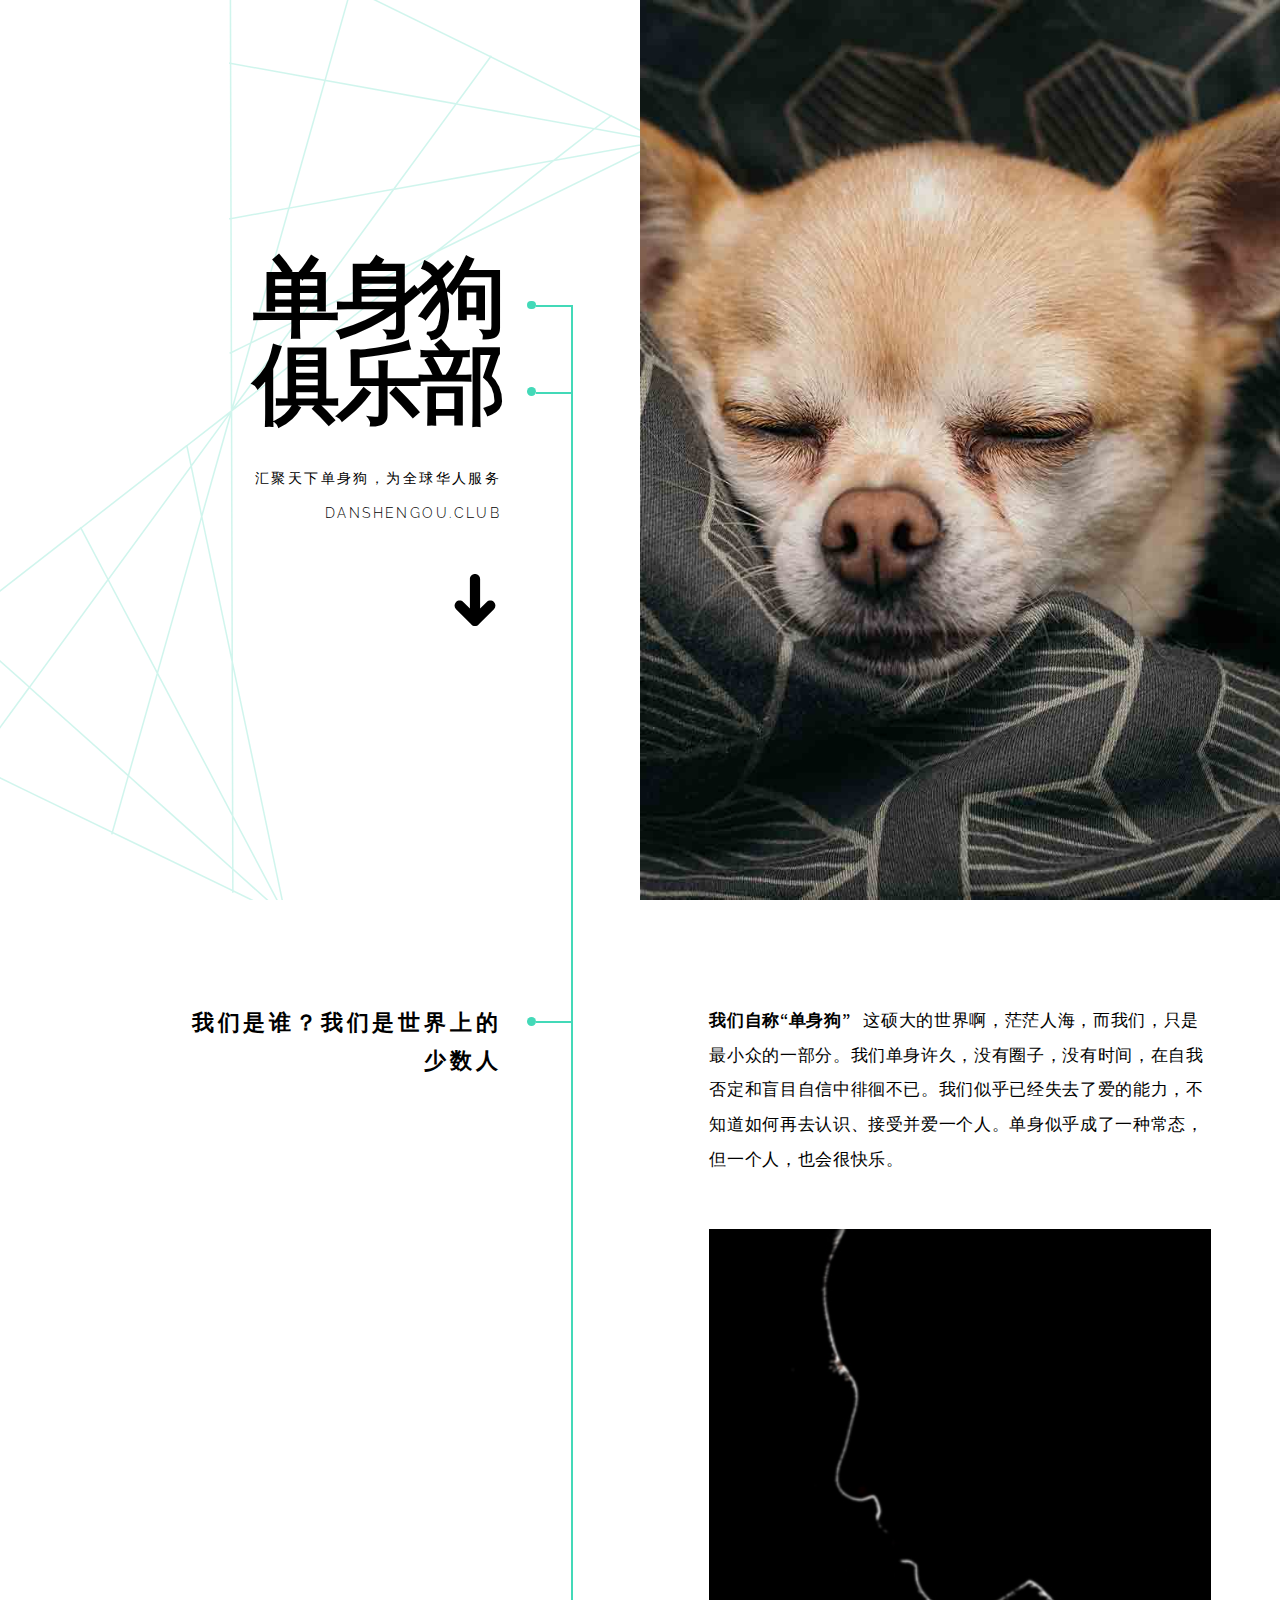
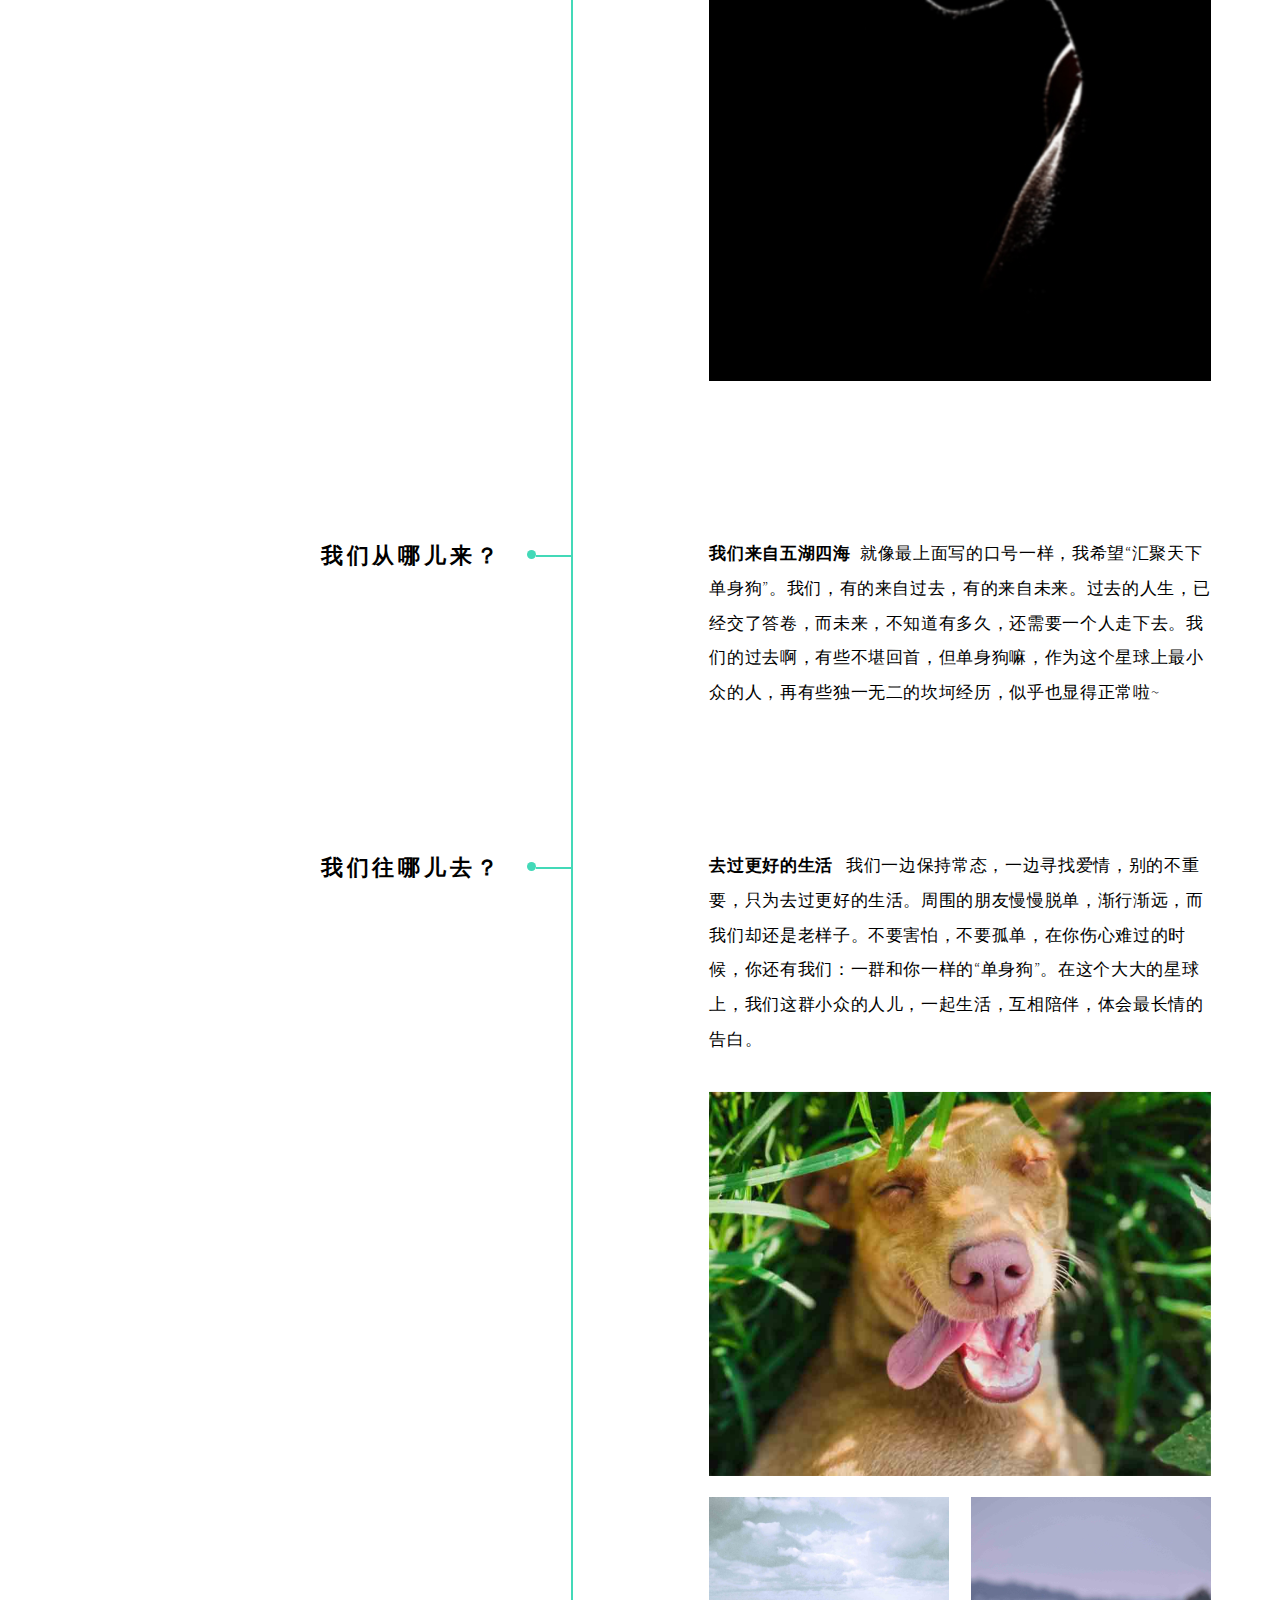
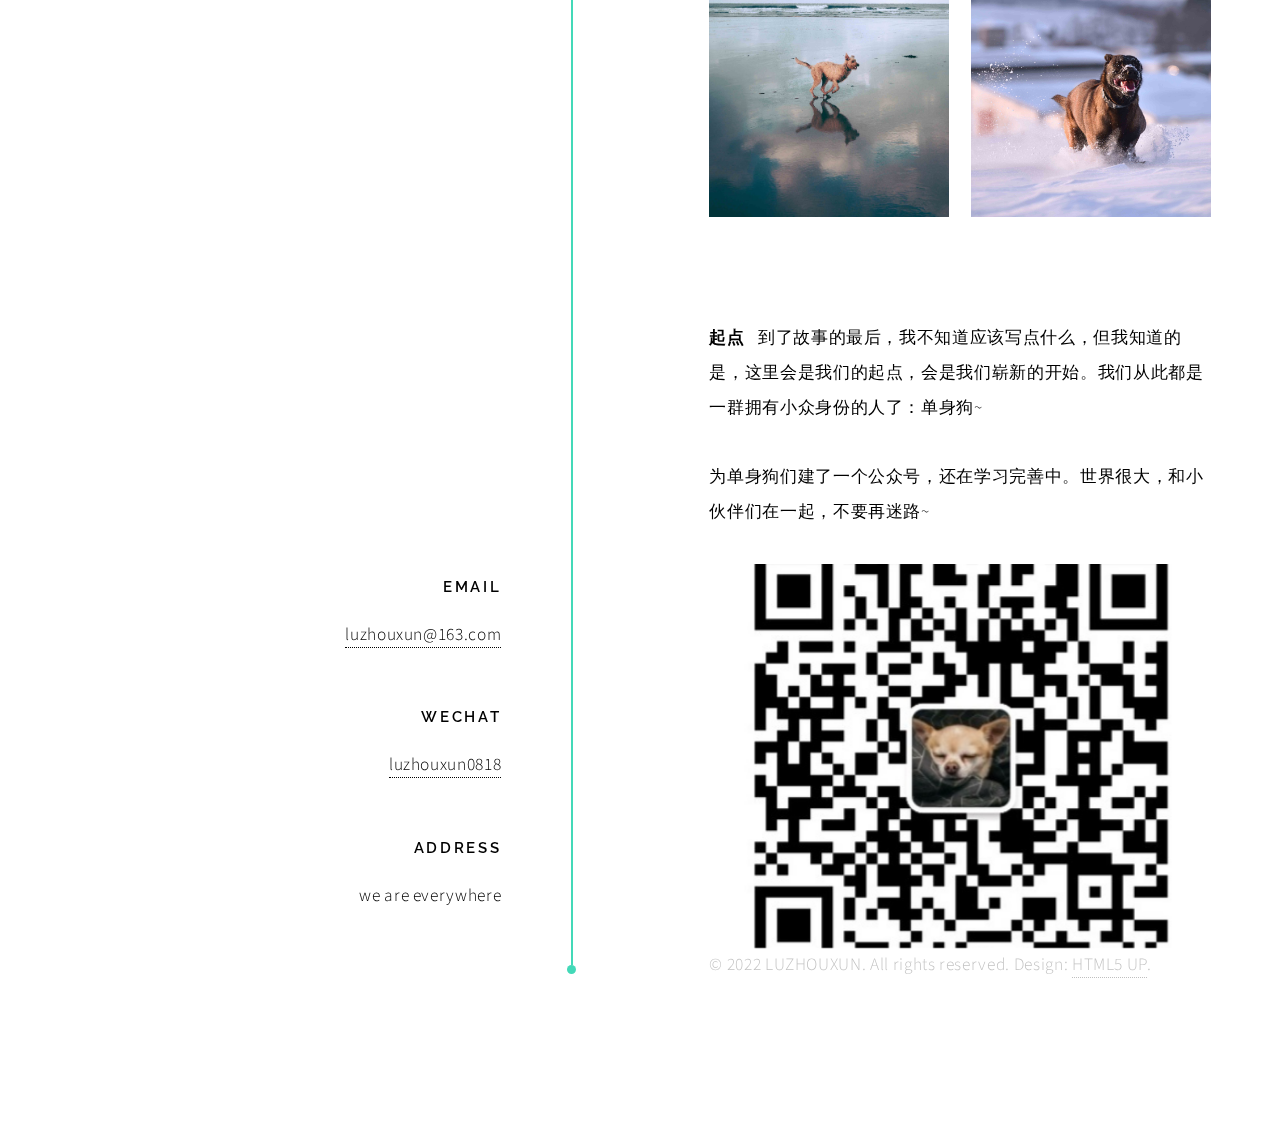
==== commit 6ca24bf5: "null" ====
--- a/index.html
+++ b/index.html
@@ -15,7 +15,7 @@
 		<meta name="description" content="" />
 		<meta name="keywords" content="" />
 		<link rel="stylesheet" href="assets/css/main.css" />
-		<link rel="shortcut icon" href="images/web.ico" />		
+<!--test3		<link rel="shortcut icon" href="images/web.ico" />		-->
 		
 		<!-- 统计页面访问人数 
 		<script async src="//busuanzi.ibruce.info/busuanzi/2.3/busuanzi.pure.mini.js"></script>
@@ -39,17 +39,17 @@
 							-->
 							<!--这里是网站访问计数END-->
 
-		<!--	test						
+								
 							<ul class="actions">
 								<li><a href="#first" class="arrow scrolly"><span class="label">Next</span></a></li>
 							</ul>
-		-->
+		
 						</header>
 		
-		<!--test				<div class="content">
+						<div class="content">
 							<span class="image fill" data-position="center"><img src="images/pic01.jpg" alt="" /></span>
 						</div>
-		-->
+		
 					</section>
 
 				<!-- Section -->
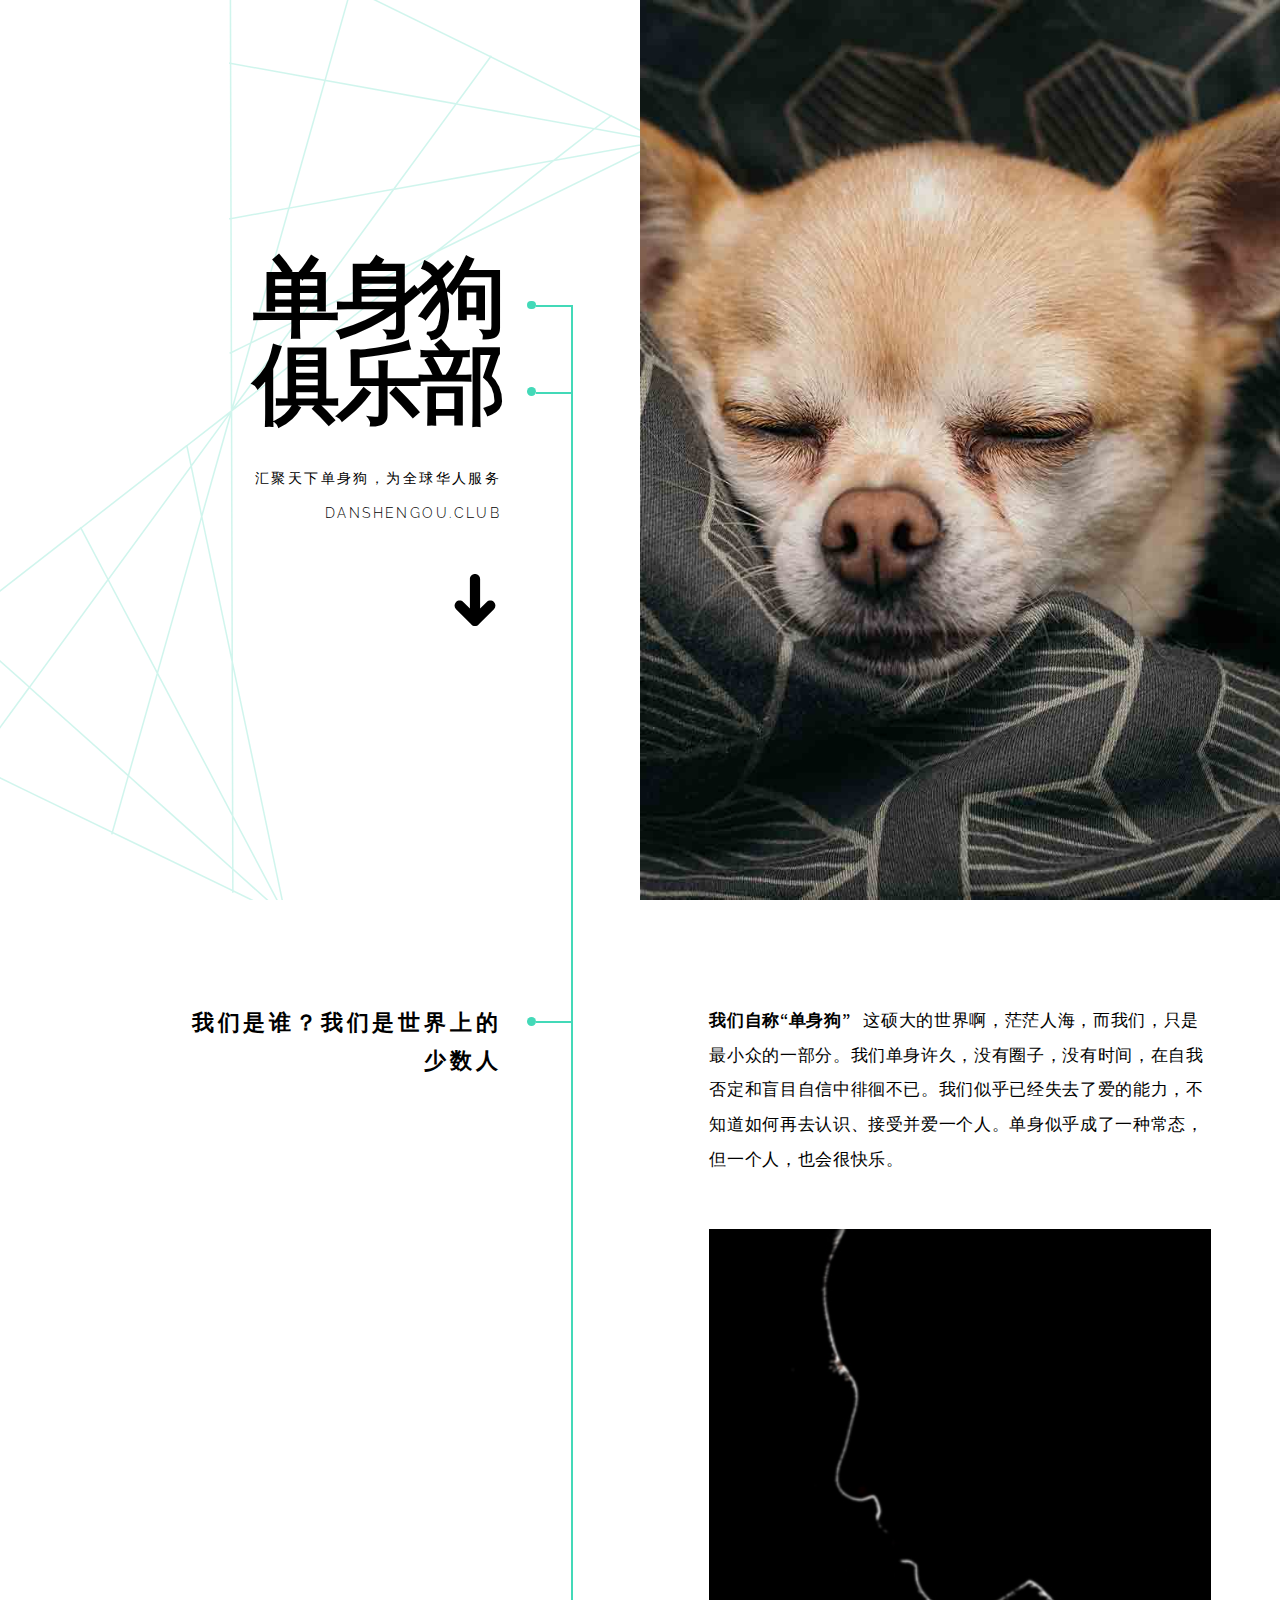
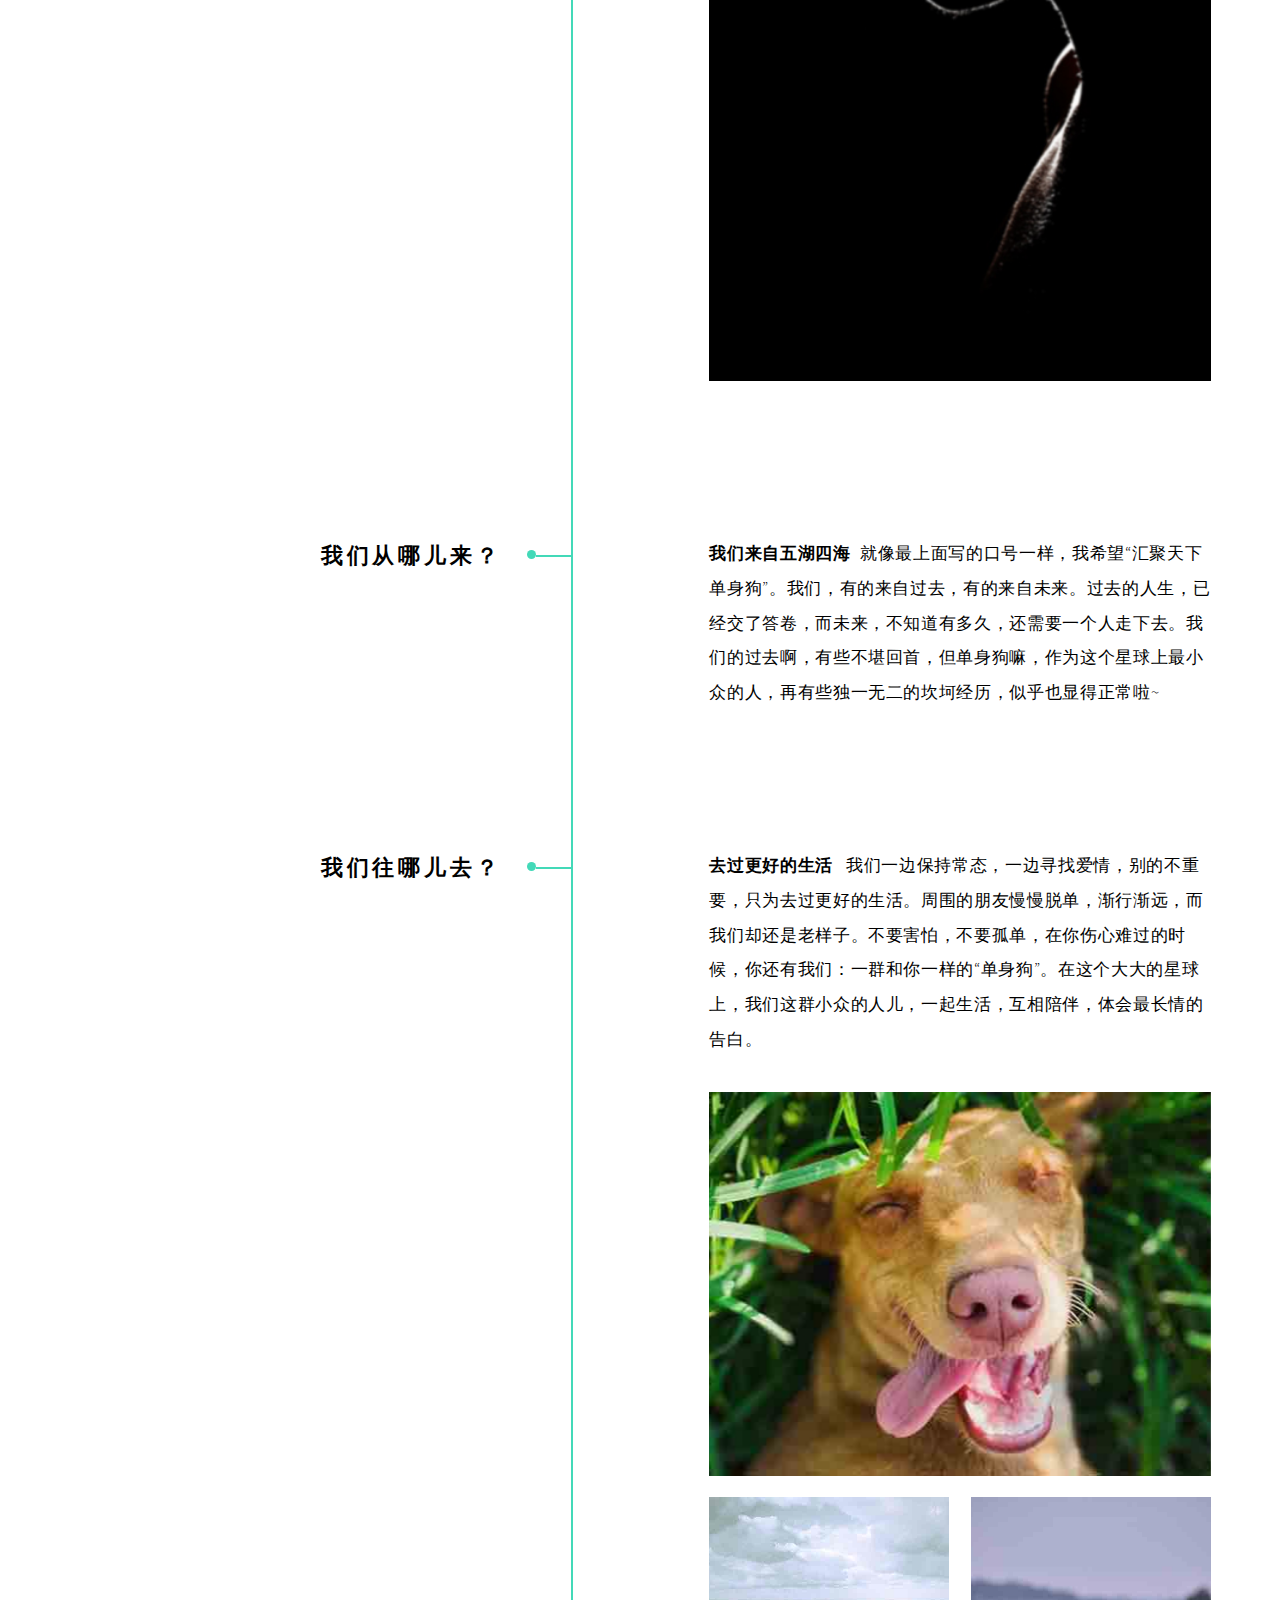
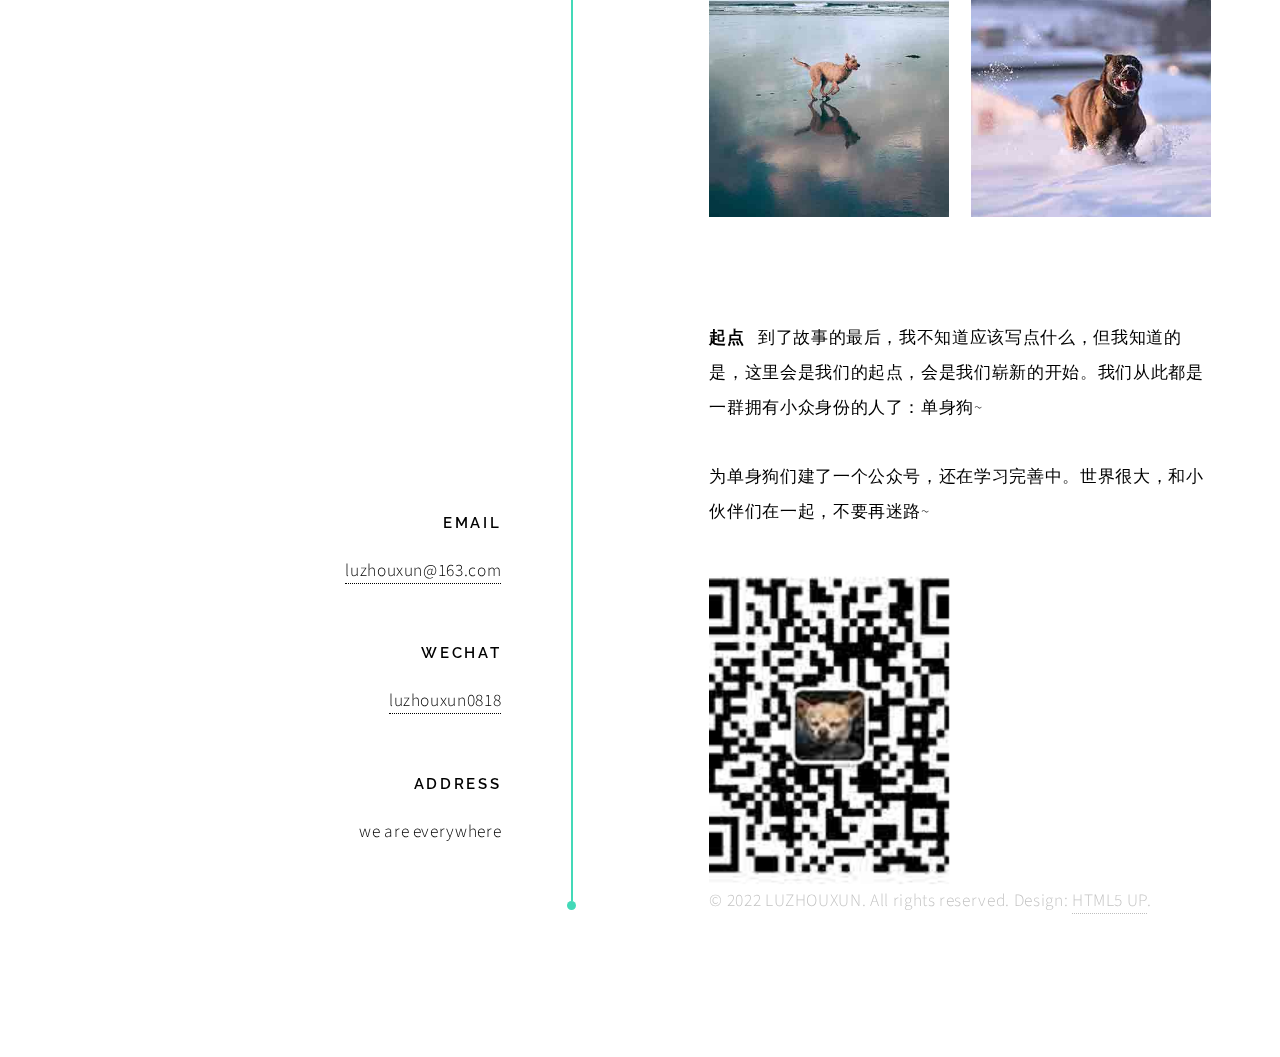
==== commit d036137d: "null" ====
--- a/index.html
+++ b/index.html
@@ -15,7 +15,7 @@
 		<meta name="description" content="" />
 		<meta name="keywords" content="" />
 		<link rel="stylesheet" href="assets/css/main.css" />
-<!--test3		<link rel="shortcut icon" href="images/web.ico" />		-->
+		<link rel="shortcut icon" href="images/web.ico" />		
 		
 		<!-- 统计页面访问人数 
 		<script async src="//busuanzi.ibruce.info/busuanzi/2.3/busuanzi.pure.mini.js"></script>
@@ -106,7 +106,8 @@
 							<p>为单身狗们建了一个公众号，还在学习完善中。世界很大，和小伙伴们在一起，不要再迷路~</p>
 							
 							<div class="gallery">
-								<a href="images/wechat.jpg" class="landscape"><img src="images/wechat.jpg" alt="" /></a>											
+								
+								<a href="images/gallery/fulls/08.jpg"><img src="images/gallery/thumbs/08.jpg" alt="" /></a>								
 							</div>
 							
 						</div>
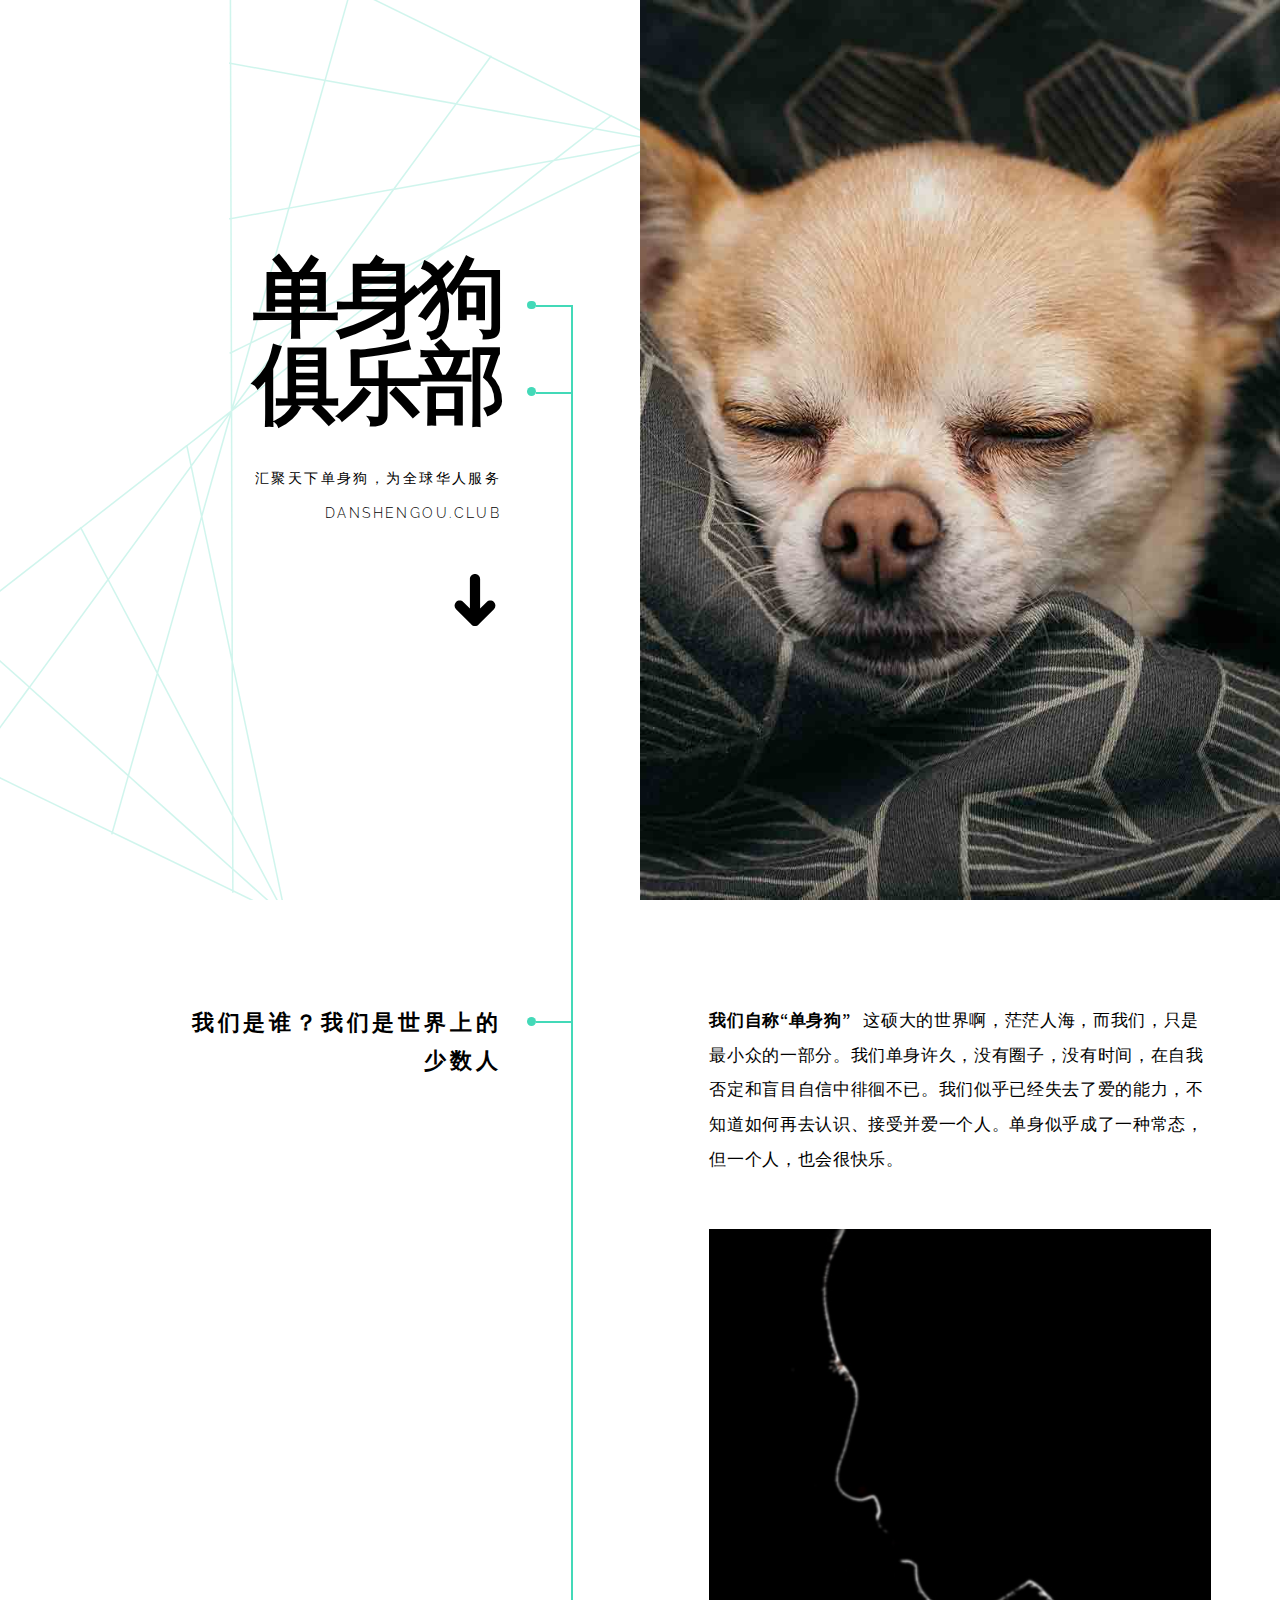
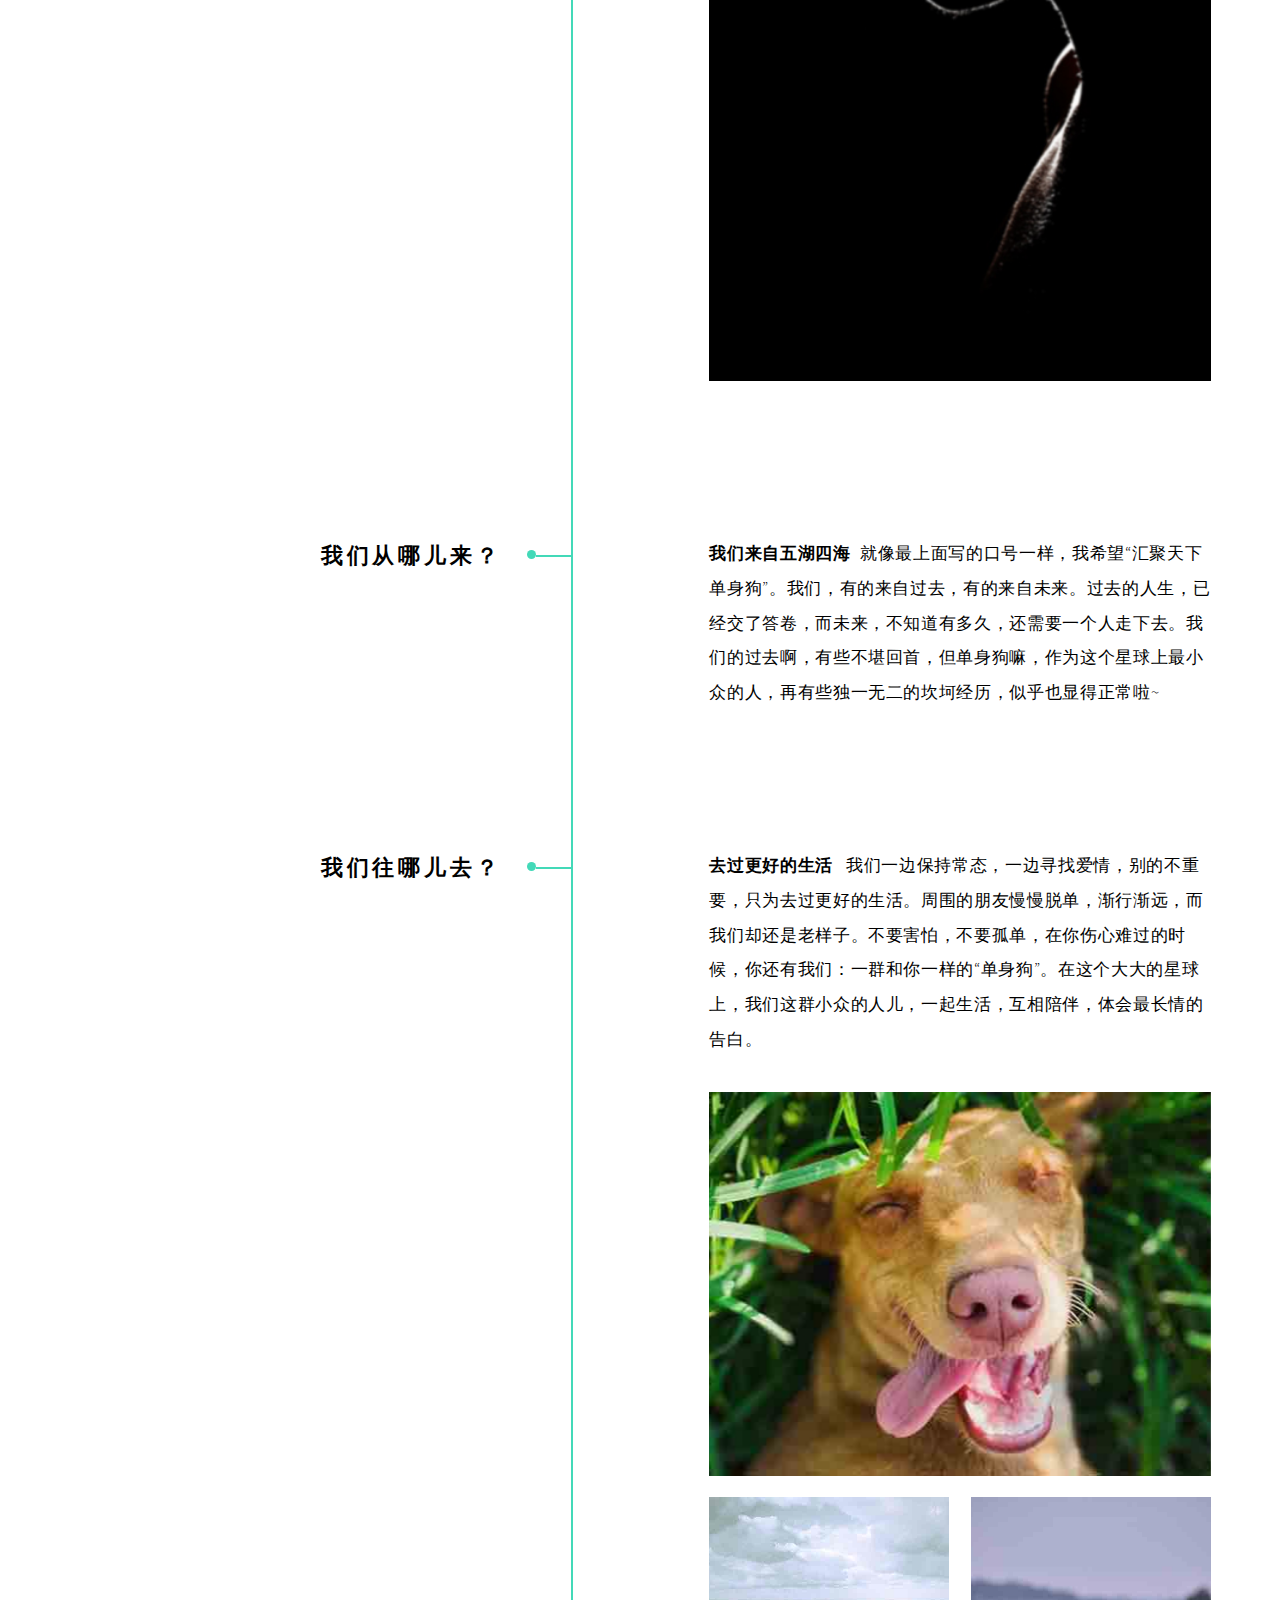
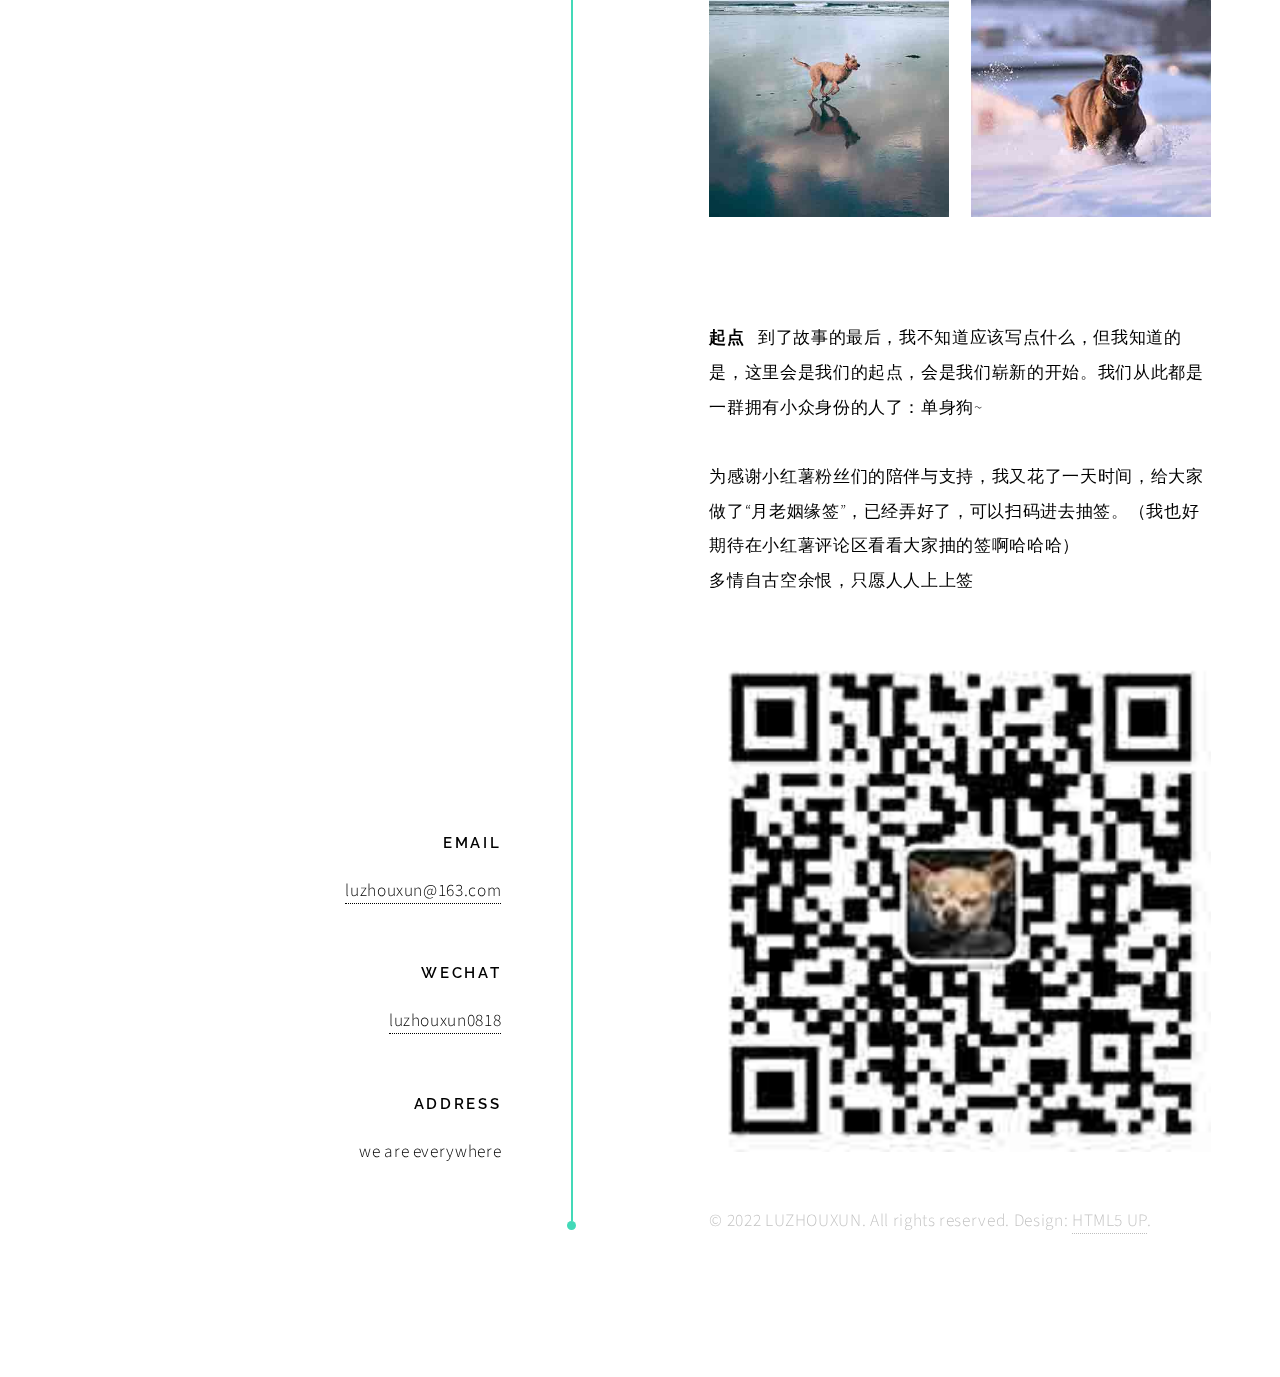
==== commit 23e5d3b2: "null" ====
--- a/index.html
+++ b/index.html
@@ -103,12 +103,10 @@
 						<div class="content">
 							<p><strong>起点</strong> &ensp;到了故事的最后，我不知道应该写点什么，但我知道的是，这里会是我们的起点，会是我们崭新的开始。我们从此都是一群拥有小众身份的人了：单身狗~</p>
 							
-							<p>为单身狗们建了一个公众号，还在学习完善中。世界很大，和小伙伴们在一起，不要再迷路~</p>
+							<p>为感谢小红薯粉丝们的陪伴与支持，我又花了一天时间，给大家做了“月老姻缘签”，已经弄好了，可以扫码进去抽签。（我也好期待在小红薯评论区看看大家抽的签啊哈哈哈）</br>多情自古空余恨，只愿人人上上签</p>
 							
-							<div class="gallery">
-								
-								<a href="images/gallery/fulls/08.jpg"><img src="images/gallery/thumbs/08.jpg" alt="" /></a>								
-							</div>
+							<span class="image main"><img src="images/gallery/fulls/08.jpg" alt="" /></span>
+							
 							
 						</div>
 						<footer>
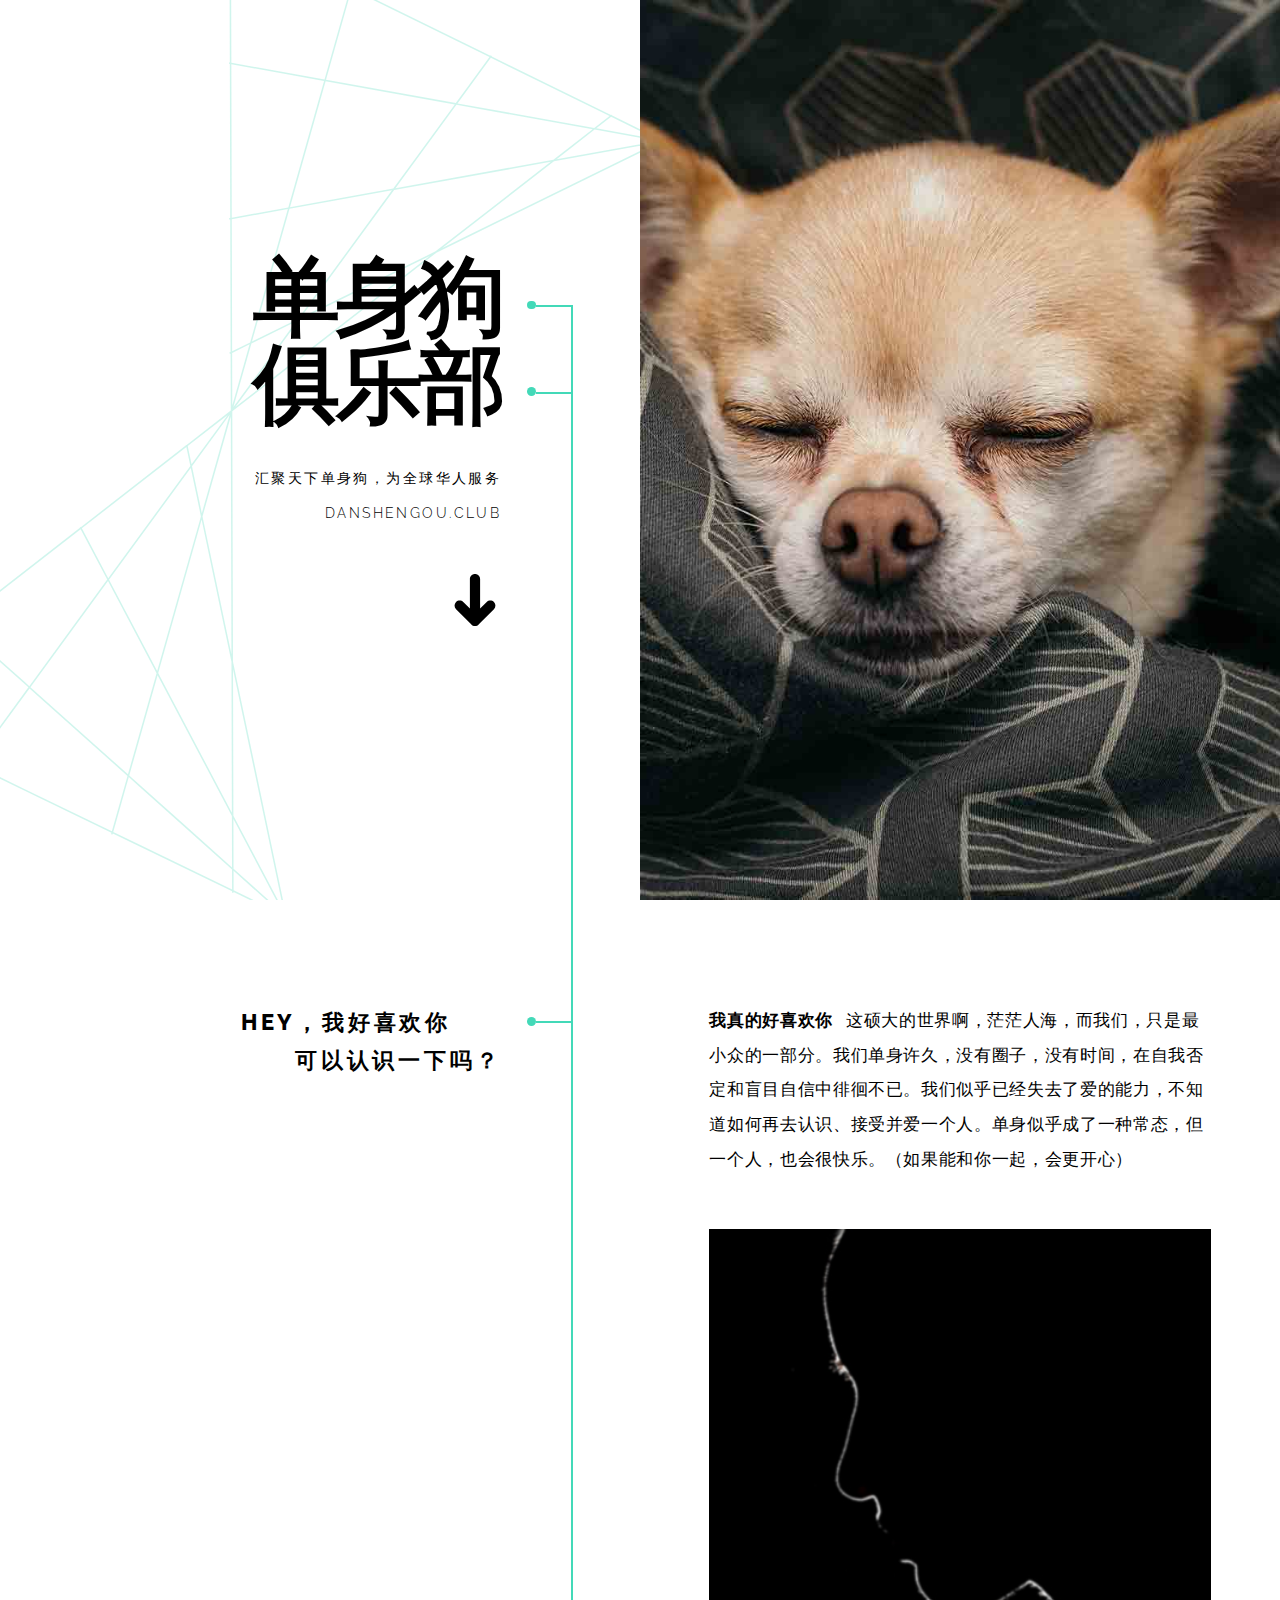
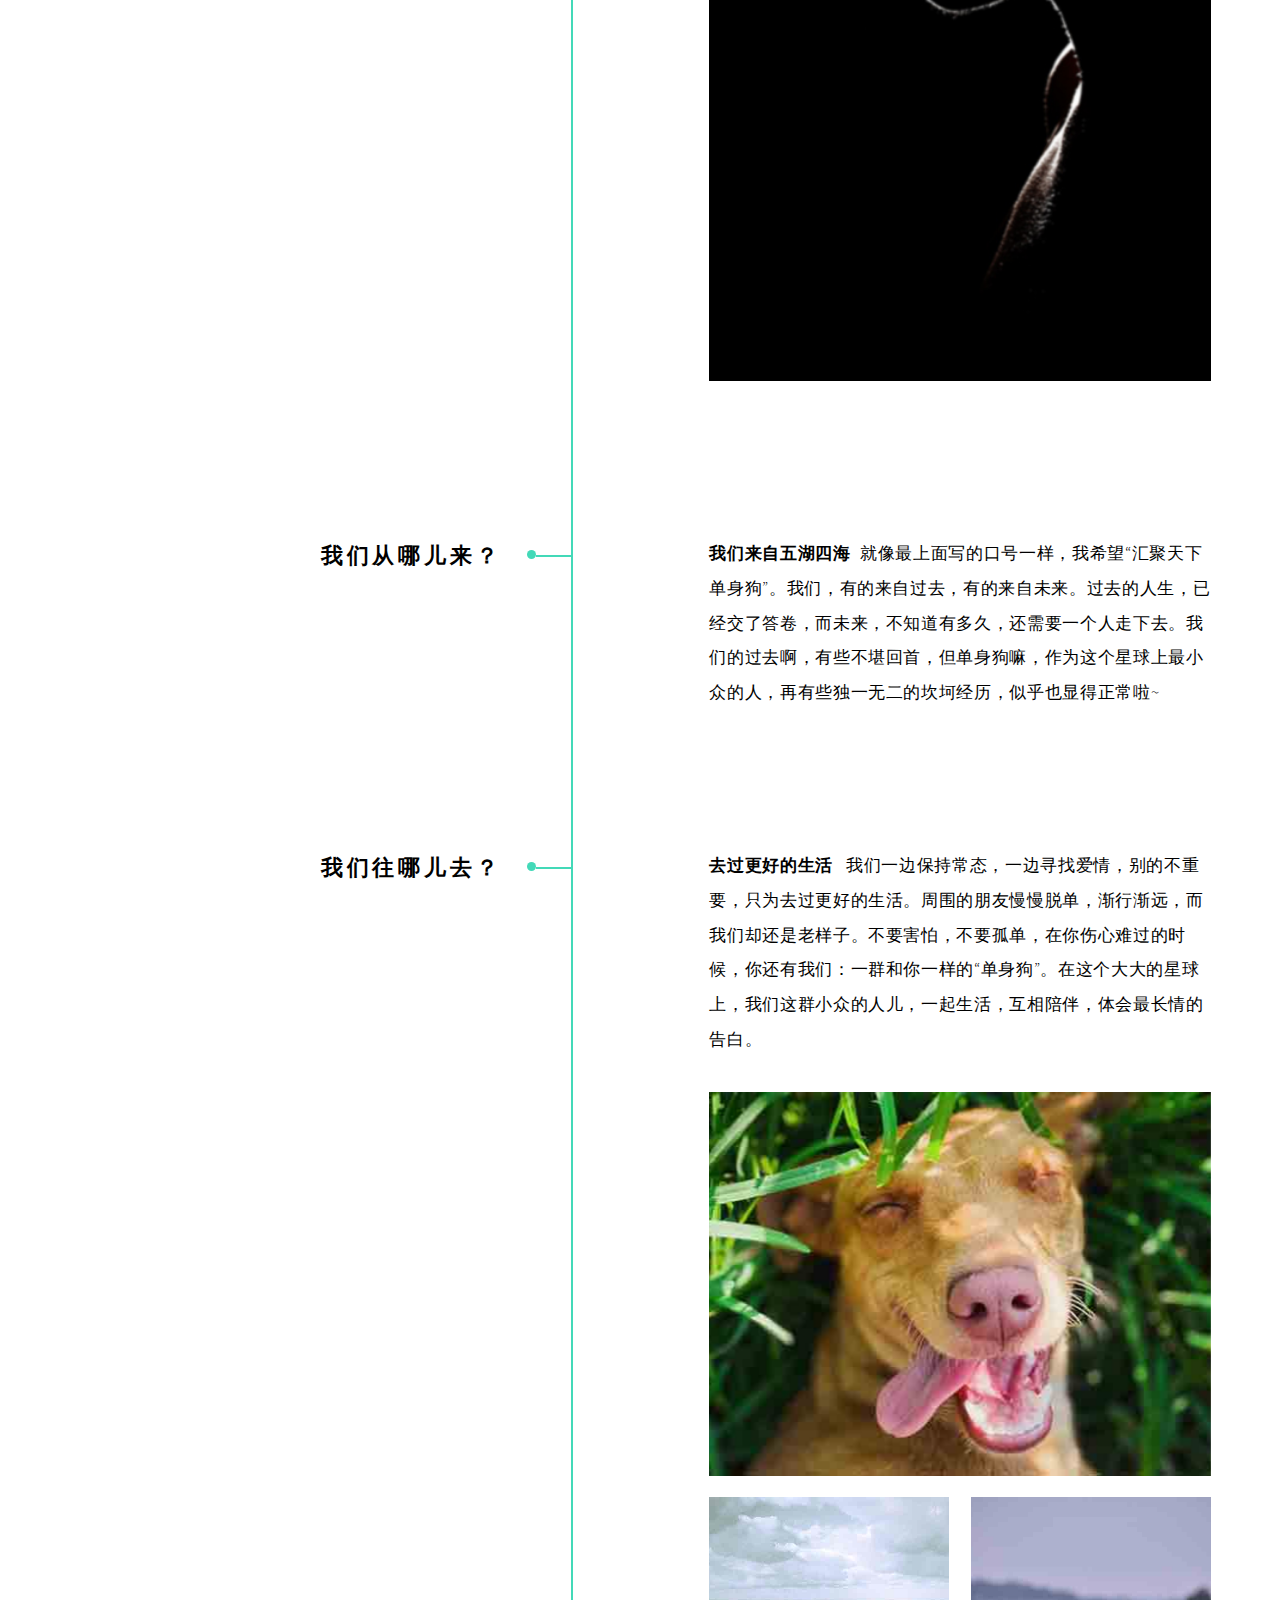
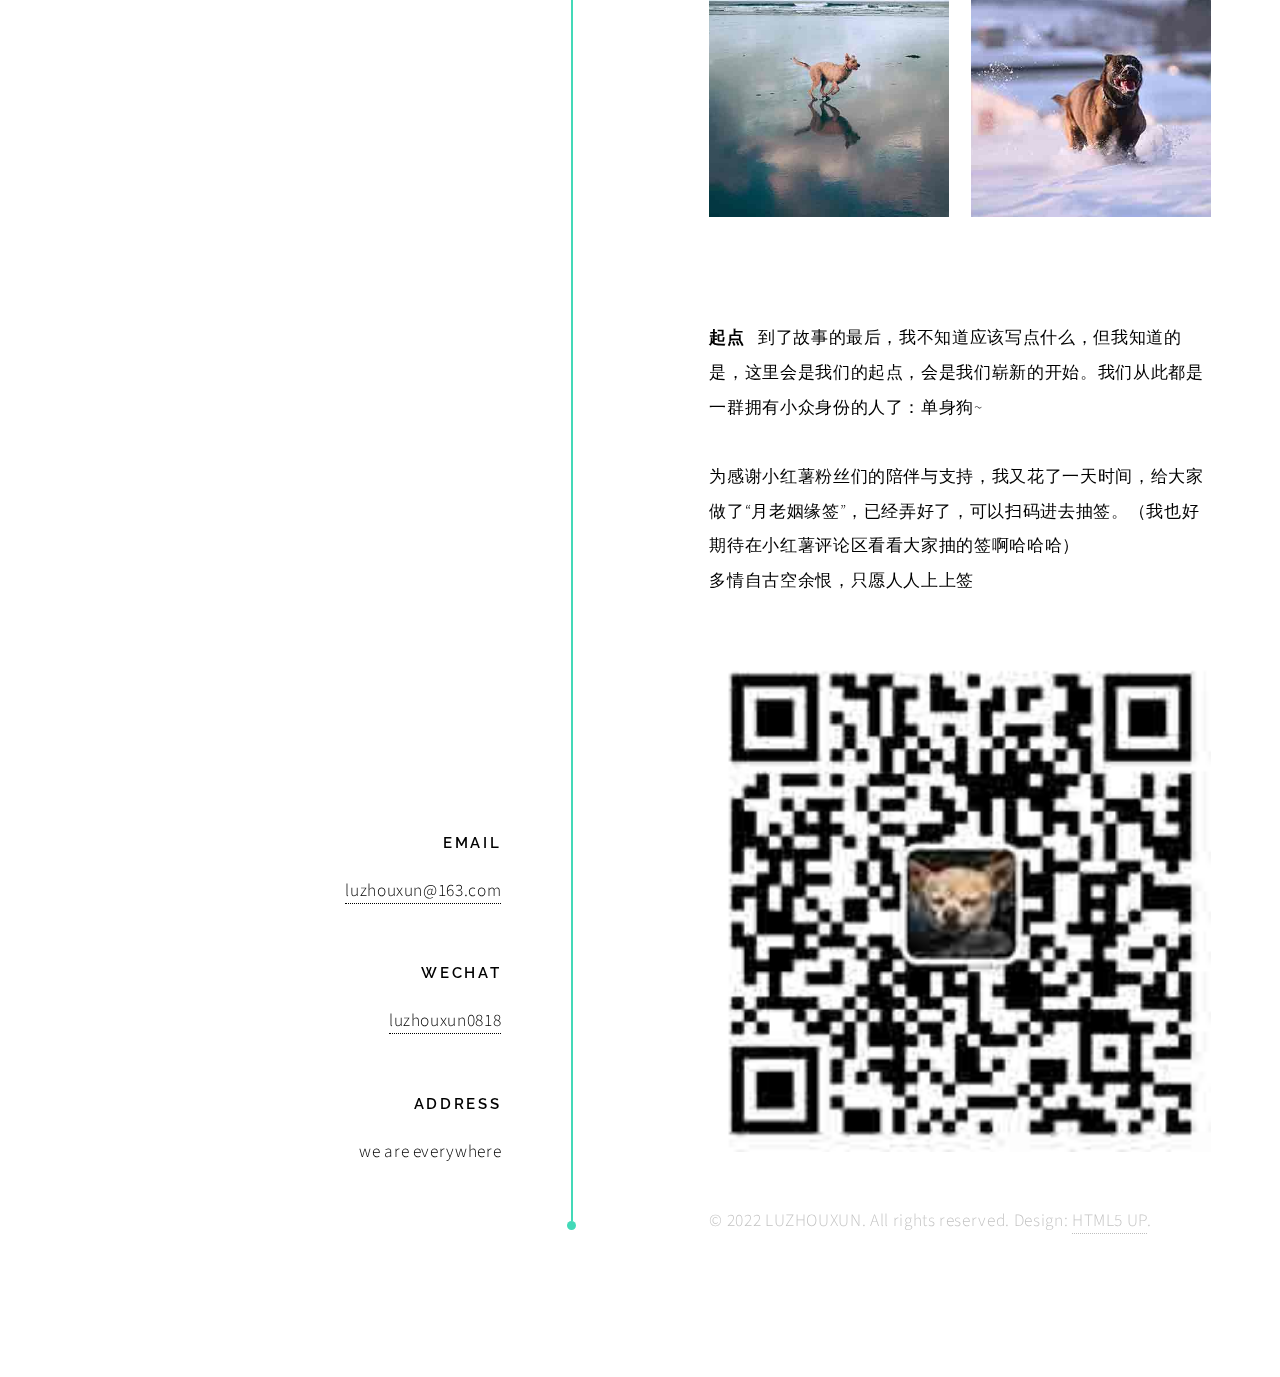
==== commit e1f2eebd: "tell you" ====
--- a/index.html
+++ b/index.html
@@ -6,9 +6,20 @@
 -->
 <html>
 
-
-
 	<head>
+	
+		<!--	百度统计	-->
+		<script>
+		var _hmt = _hmt || [];
+		(function() {
+		var hm = document.createElement("script");
+			hm.src = "https://hm.baidu.com/hm.js?eab8f2353f52eba84c6fe05a06f00f02";
+		var s = document.getElementsByTagName("script")[0]; 
+			s.parentNode.insertBefore(hm, s);
+		})();
+		</script>
+	
+	
 		<title>单身狗俱乐部</title>
 		<meta charset="utf-8" />
 		<meta name="viewport" content="width=device-width, initial-scale=1, user-scalable=no" />
@@ -56,10 +67,11 @@
 					<section id="first">
 						<header>
 				<!--			<h2>每个人都是等爱的天使，在等待爱的降临</h2>		-->
-							<h2>我们是谁？我们是世界上的</br>少数人</h2>
+							<h2>Hey，我好喜欢你&ensp;&ensp;&ensp;
+							</br>可以认识一下吗？</h2>
 						</header>
 						<div class="content">
-							<p><strong>我们自称“单身狗”</strong>&ensp; 这硕大的世界啊，茫茫人海，而我们，只是最小众的一部分。我们单身许久，没有圈子，没有时间，在自我否定和盲目自信中徘徊不已。我们似乎已经失去了爱的能力，不知道如何再去认识、接受并爱一个人。单身似乎成了一种常态，但一个人，也会很快乐。</p>
+							<p><strong>我真的好喜欢你</strong>&ensp; 这硕大的世界啊，茫茫人海，而我们，只是最小众的一部分。我们单身许久，没有圈子，没有时间，在自我否定和盲目自信中徘徊不已。我们似乎已经失去了爱的能力，不知道如何再去认识、接受并爱一个人。单身似乎成了一种常态，但一个人，也会很快乐。（如果能和你一起，会更开心）</p>
 							<span class="image main"><img src="images/pic02.jpg" alt="" /></span>
 						</div>
 					</section>
